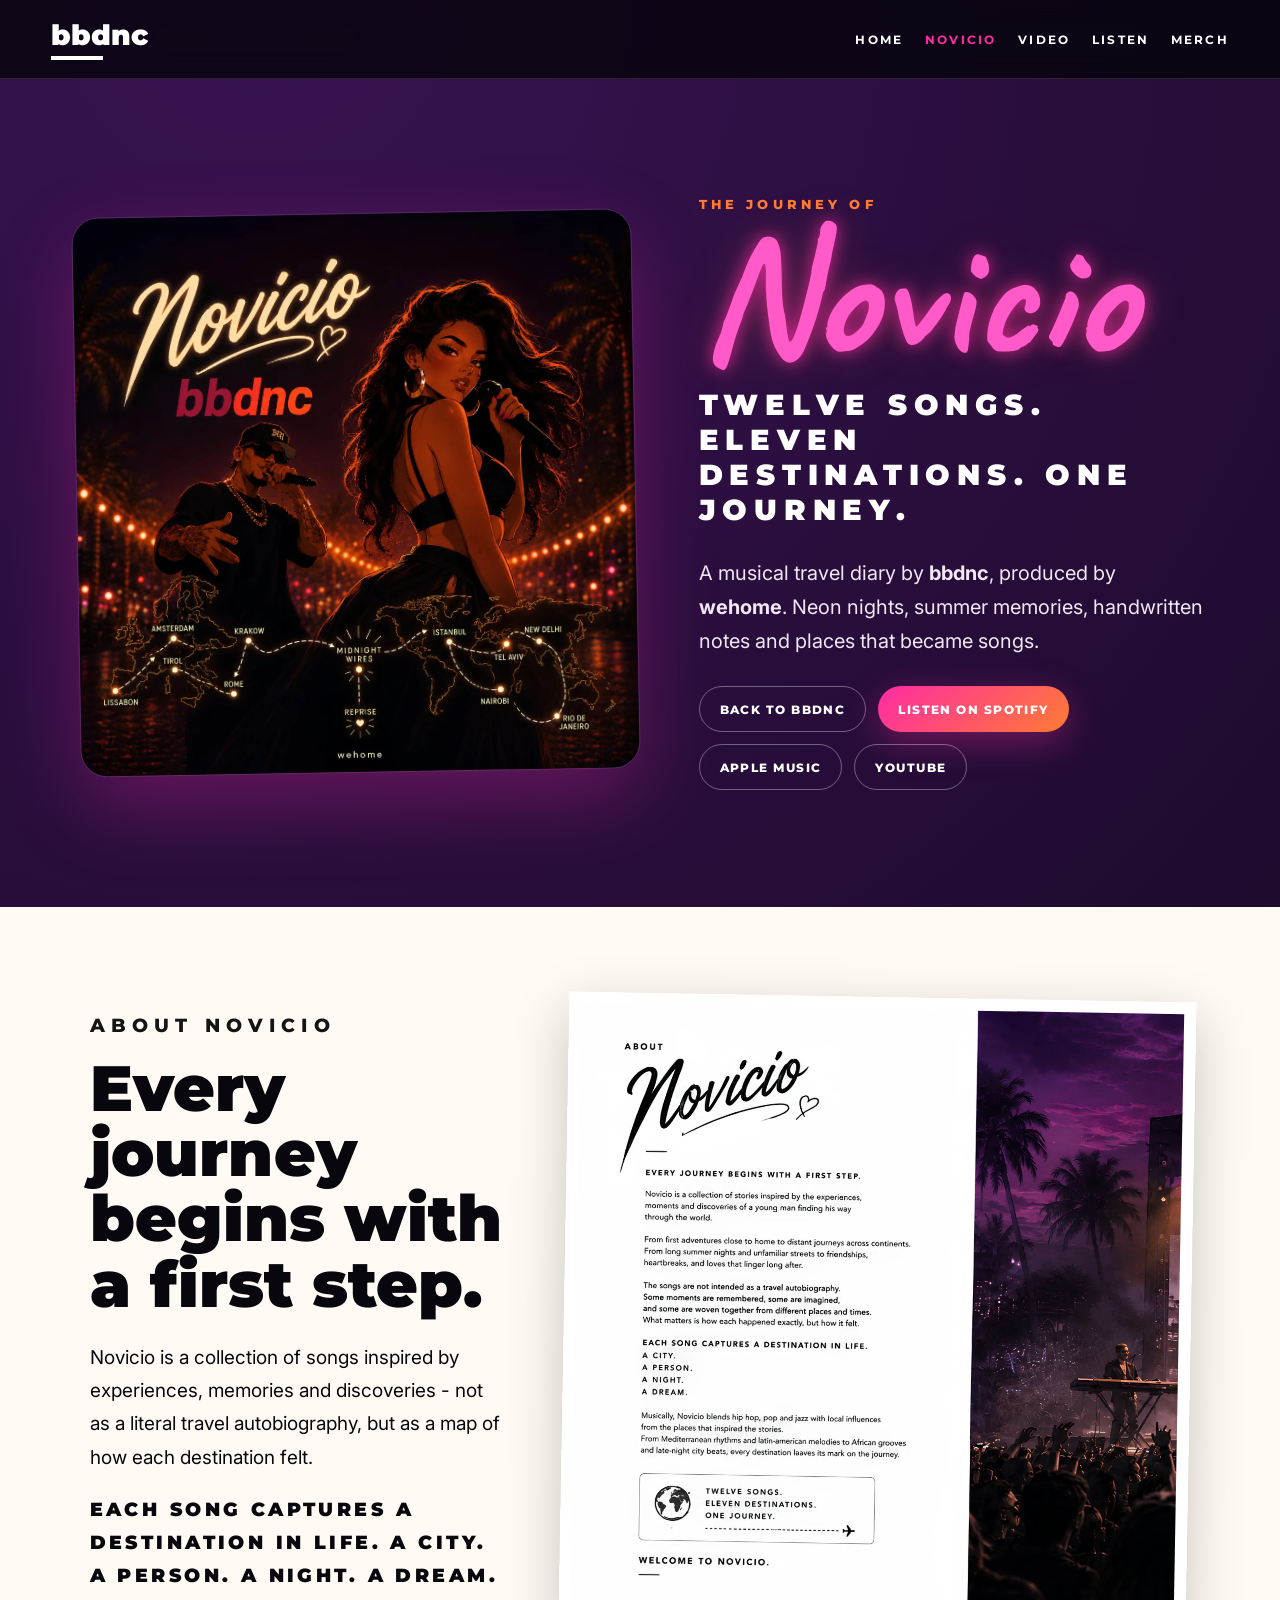
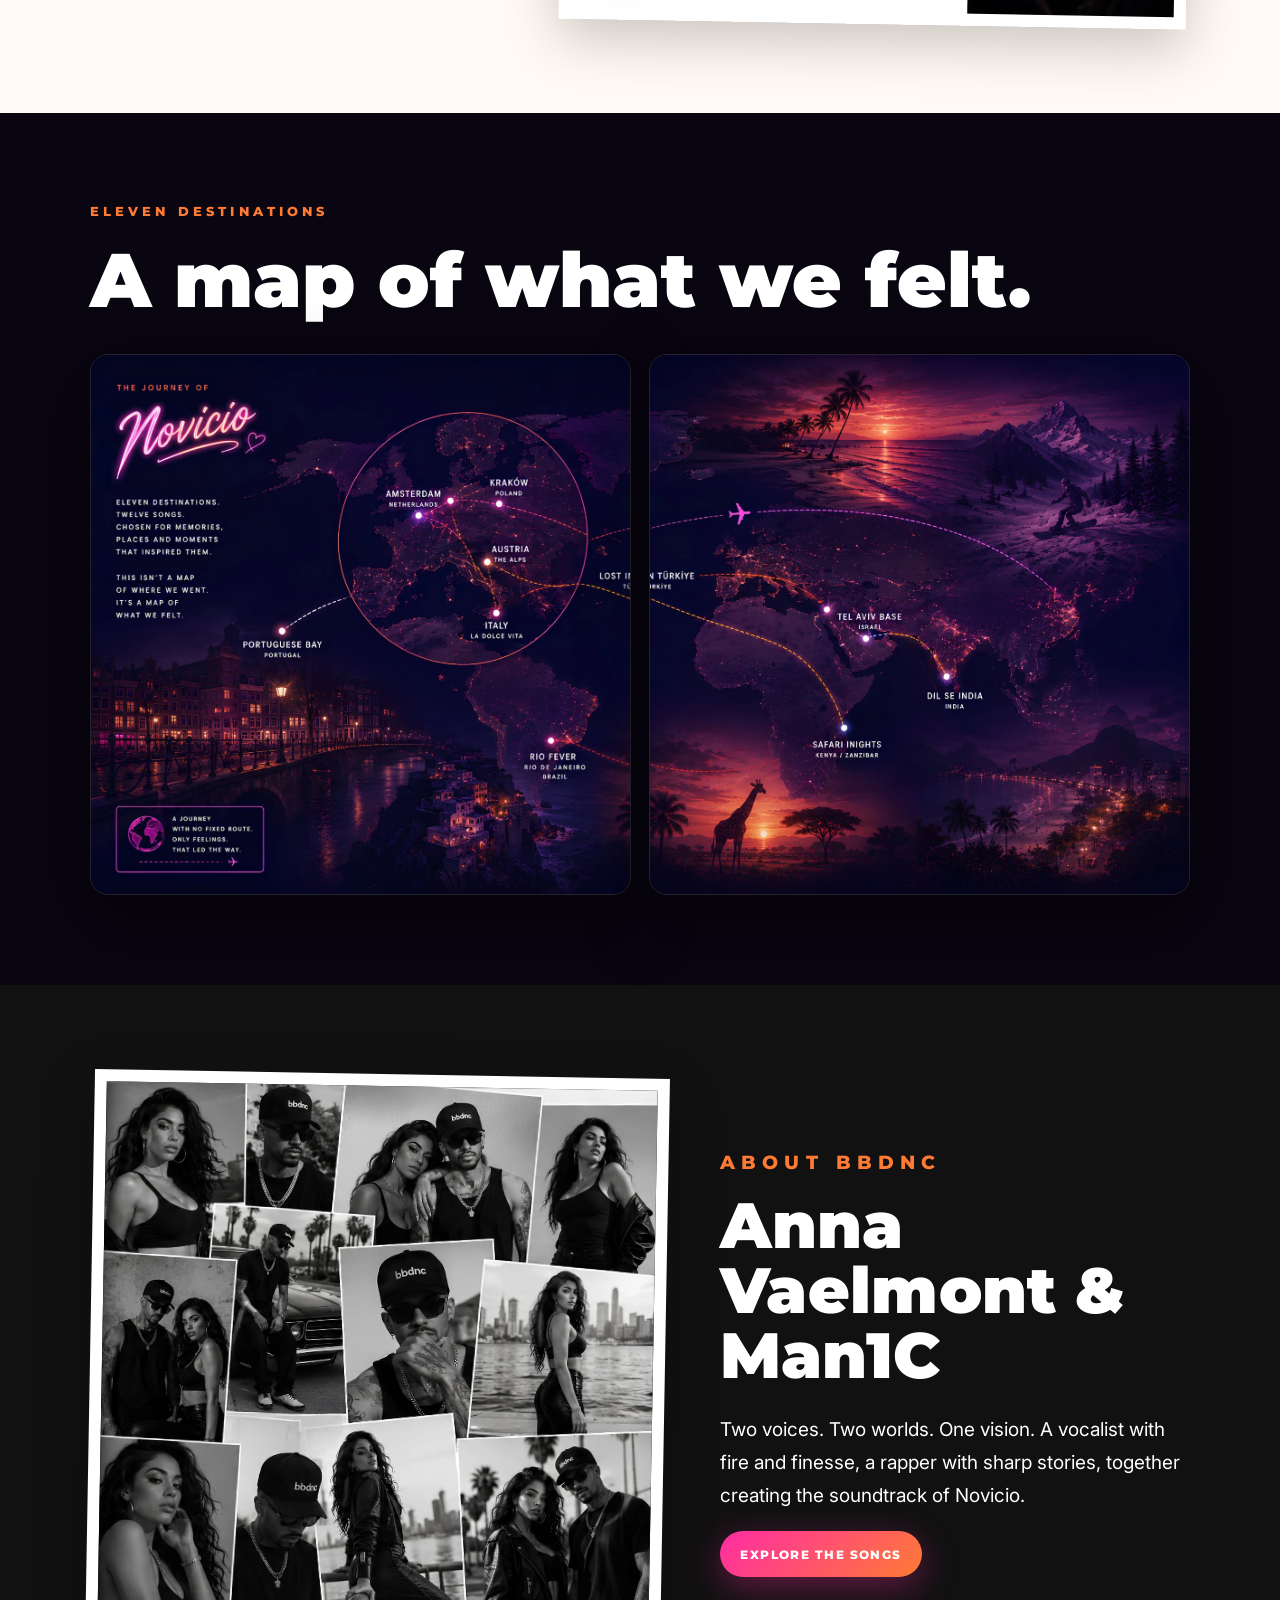
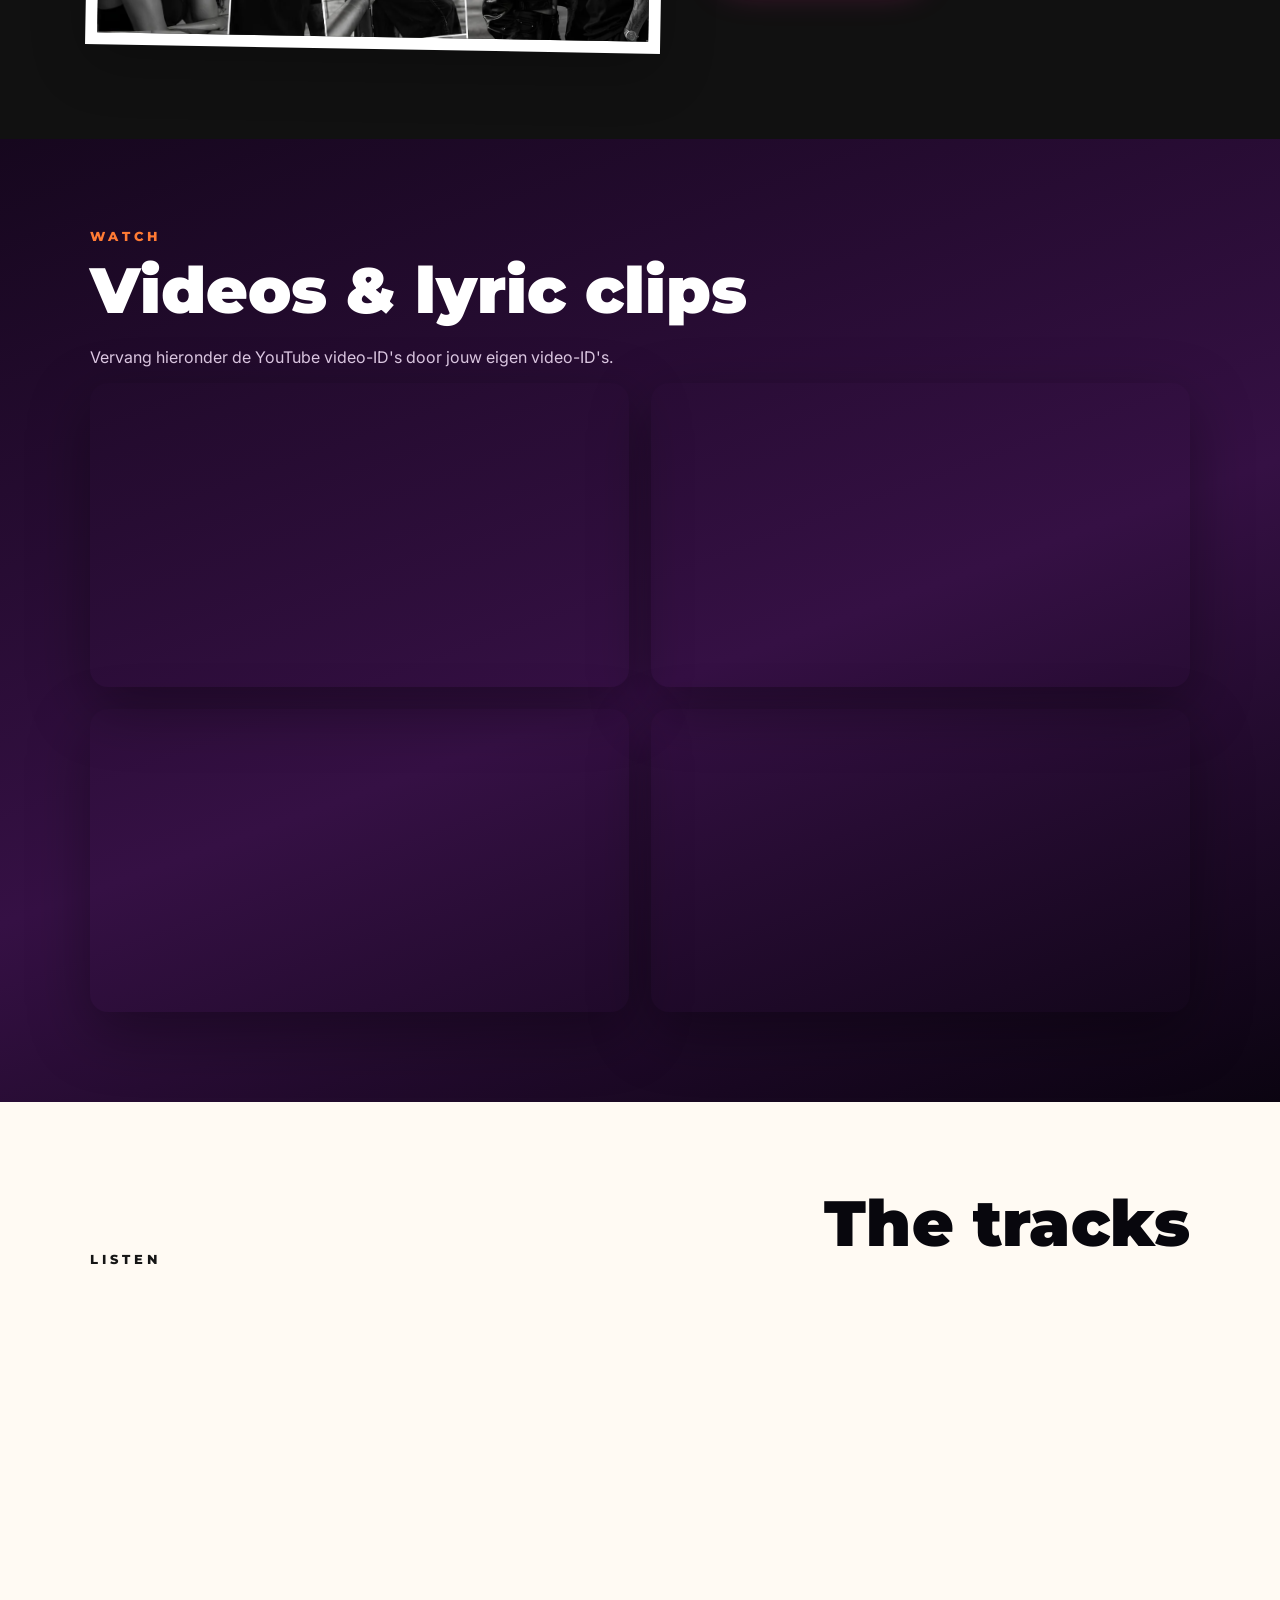
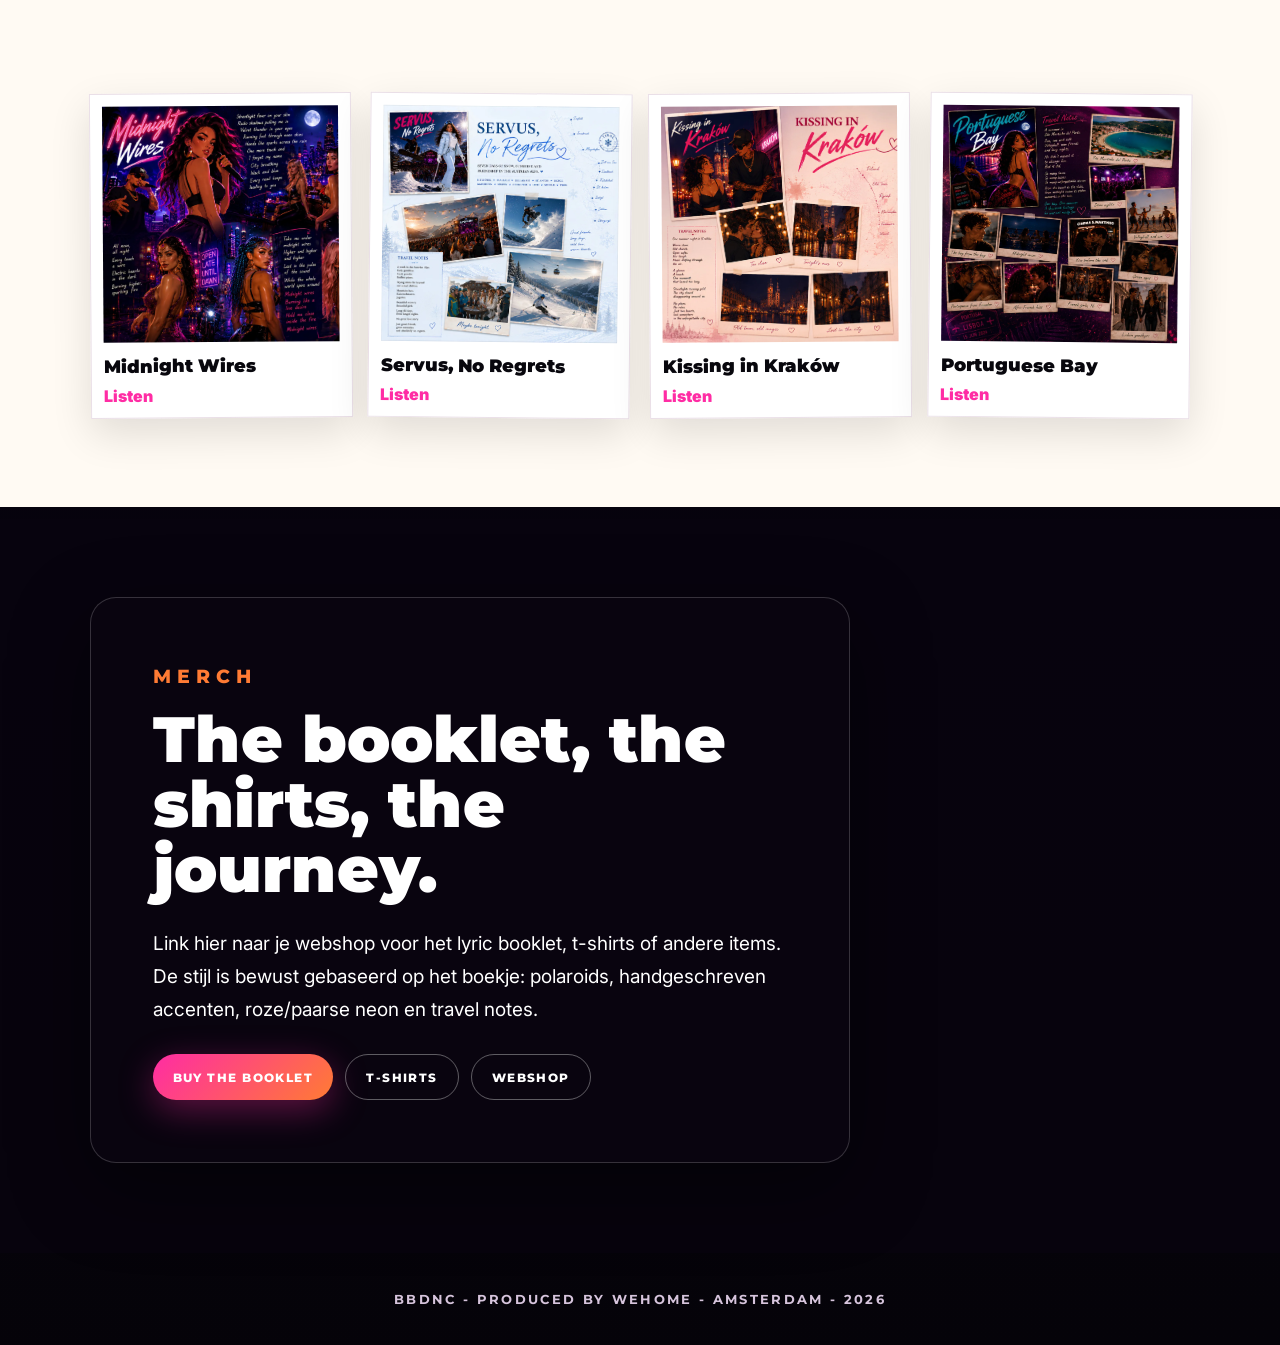
==== novicio.html @ 1b40eff9 "Add files via upload" ====
<!doctype html>
<html lang="nl">
<head>
  <meta charset="utf-8" />
  <meta name="viewport" content="width=device-width, initial-scale=1" />
  <title>bbdnc - Novicio</title>
  <meta name="description" content="Novicio by bbdnc - twelve songs, eleven destinations, one journey." />
  <link rel="preconnect" href="https://fonts.googleapis.com">
  <link rel="preconnect" href="https://fonts.gstatic.com" crossorigin>
  <link href="https://fonts.googleapis.com/css2?family=Montserrat:wght@500;700;800;900&family=Caveat:wght@500;700&family=Inter:wght@400;500;700&display=swap" rel="stylesheet">
  <link rel="stylesheet" href="styles.css" />
</head>
<body>
  <header class="site-header">
    <a class="brand" href="index.html">bbdnc<span></span></a>
    <nav>
      <a href="index.html">Home</a>
      <a href="novicio.html" class="active">Novicio</a>
      <a href="novicio.html#videos">Video</a>
      <a href="novicio.html#music">Listen</a>
      <a href="novicio.html#merch">Merch</a>
    </nav>
  </header>

  <main id="top">
    <section class="hero">
      <div class="hero-art">
        <img src="assets/cover.webp" alt="Novicio album cover" />
      </div>
      <div class="hero-copy">
        <p class="eyebrow">The journey of</p>
        <h1>Novicio</h1>
        <p class="tagline">Twelve songs. Eleven destinations. One journey.</p>
        <p class="intro">A musical travel diary by <strong>bbdnc</strong>, produced by <strong>wehome</strong>. Neon nights, summer memories, handwritten notes and places that became songs.</p>
        <div class="cta-row">
          <a class="button" href="index.html">Back to bbdnc</a>
          <a class="button primary" href="SPOTIFY_ALBUM_LINK" target="_blank" rel="noopener">Listen on Spotify</a>
          <a class="button" href="APPLE_MUSIC_LINK" target="_blank" rel="noopener">Apple Music</a>
          <a class="button" href="YOUTUBE_CHANNEL_LINK" target="_blank" rel="noopener">YouTube</a>
        </div>
      </div>
    </section>

    <section id="novicio" class="split paper">
      <div>
        <p class="eyebrow dark">About Novicio</p>
        <h2>Every journey begins with a first step.</h2>
        <p>Novicio is a collection of songs inspired by experiences, memories and discoveries - not as a literal travel autobiography, but as a map of how each destination felt.</p>
        <p class="statement">Each song captures a destination in life. A city. A person. A night. A dream.</p>
      </div>
      <img class="framed" src="assets/about_novicio.webp" alt="About Novicio booklet page" />
    </section>

    <section class="map-band">
      <div class="map-copy">
        <p class="eyebrow">Eleven destinations</p>
        <h2>A map of what we felt.</h2>
      </div>
      <div class="map-grid">
        <img src="assets/journey_map_left.webp" alt="Novicio journey map left page" />
        <img src="assets/journey_map_right.webp" alt="Novicio journey map right page" />
      </div>
    </section>

    <section class="artists paper inverse">
      <div class="photo-stack">
        <img src="assets/photo_collage.webp" alt="bbdnc photo collage" />
      </div>
      <div>
        <p class="eyebrow">About bbdnc</p>
        <h2>Anna Vaelmont &amp; Man1C</h2>
        <p>Two voices. Two worlds. One vision. A vocalist with fire and finesse, a rapper with sharp stories, together creating the soundtrack of Novicio.</p>
        <a class="button primary" href="#music">Explore the songs</a>
      </div>
    </section>

    <section id="videos" class="videos">
      <p class="eyebrow">Watch</p>
      <h2>Videos & lyric clips</h2>
      <p class="section-intro">Vervang hieronder de YouTube video-ID's door jouw eigen video-ID's.</p>
      <div class="video-grid">
        <iframe src="https://www.youtube.com/embed/YOUTUBE_VIDEO_ID_1" title="bbdnc video 1" allowfullscreen></iframe>
        <iframe src="https://www.youtube.com/embed/YOUTUBE_VIDEO_ID_2" title="bbdnc video 2" allowfullscreen></iframe>
        <iframe src="https://www.youtube.com/embed/YOUTUBE_VIDEO_ID_3" title="bbdnc video 3" allowfullscreen></iframe>
        <iframe src="https://www.youtube.com/embed/YOUTUBE_VIDEO_ID_4" title="bbdnc video 4" allowfullscreen></iframe>
      </div>
    </section>

    <section id="music" class="music paper">
      <div class="music-head">
        <p class="eyebrow dark">Listen</p>
        <h2>The tracks</h2>
      </div>
      <div class="embed-wrap">
        <iframe style="border-radius:12px" src="https://open.spotify.com/embed/album/SPOTIFY_ALBUM_ID?utm_source=generator" width="100%" height="352" frameborder="0" allowfullscreen="" allow="autoplay; clipboard-write; encrypted-media; fullscreen; picture-in-picture" loading="lazy"></iframe>
      </div>
      <div class="track-cards">
        <article><img src="assets/midnight_wires.webp" alt="Midnight Wires"><h3>Midnight Wires</h3><a href="https://open.spotify.com/track/5OyY4ZeEuTlPNRlvivM305">Listen</a></article>
        <article><img src="assets/servus.webp" alt="Servus, No Regrets"><h3>Servus, No Regrets</h3><a href="https://open.spotify.com/track/06VFDqg2fr82ryUNfJjhOX">Listen</a></article>
        <article><img src="assets/krakow.webp" alt="Kissing in Krakow"><h3>Kissing in Kraków</h3><a href="https://open.spotify.com/track/6xy3FxHejzXBGxaseyUaN0">Listen</a></article>
        <article><img src="assets/portuguese_bay.webp" alt="Portuguese Bay"><h3>Portuguese Bay</h3><a href="https://open.spotify.com/track/3dRIrSlfJuDULxuGICUiEE">Listen</a></article>
      </div>
    </section>

    <section id="merch" class="merch">
      <div class="merch-card">
        <p class="eyebrow">Merch</p>
        <h2>The booklet, the shirts, the journey.</h2>
        <p>Link hier naar je webshop voor het lyric booklet, t-shirts of andere items. De stijl is bewust gebaseerd op het boekje: polaroids, handgeschreven accenten, roze/paarse neon en travel notes.</p>
        <div class="cta-row">
          <a class="button primary" href="WEBSHOP_BOOKLET_LINK" target="_blank" rel="noopener">Buy the booklet</a>
          <a class="button" href="WEBSHOP_TSHIRT_LINK" target="_blank" rel="noopener">T-shirts</a>
          <a class="button" href="WEBSHOP_MAIN_LINK" target="_blank" rel="noopener">Webshop</a>
        </div>
      </div>
    </section>
  </main>

  <footer>
    <strong>bbdnc</strong> - produced by wehome - Amsterdam - 2026
  </footer>
</body>
</html>
---- styles.css ----
:root{--ink:#08070d;--paper:#fffaf3;--cream:#f8efe7;--purple:#180627;--violet:#7426bc;--pink:#ff2ca4;--orange:#ff7b34;--blue:#1f66b8;--muted:#766b78}*{box-sizing:border-box}html{scroll-behavior:smooth}body{margin:0;background:radial-gradient(circle at 20% 0%,#391252 0,#0a0613 38%,#050309 100%);color:#fff;font-family:Inter,system-ui,sans-serif}img{max-width:100%;display:block}.site-header{position:sticky;top:0;z-index:10;display:flex;justify-content:space-between;align-items:center;padding:18px clamp(18px,4vw,56px);background:rgba(5,3,9,.78);backdrop-filter:blur(14px);border-bottom:1px solid rgba(255,255,255,.12)}.brand{font-family:Montserrat,sans-serif;font-weight:900;font-size:28px;color:#fff;text-decoration:none}.brand span{display:block;width:52px;height:4px;background:#fff;margin-top:4px}.site-header nav{display:flex;gap:22px;flex-wrap:wrap}.site-header nav a{color:#fff;text-decoration:none;text-transform:uppercase;font:700 12px Montserrat;letter-spacing:.18em}.hero{min-height:92vh;display:grid;grid-template-columns:1.05fr .95fr;gap:clamp(28px,5vw,72px);align-items:center;padding:clamp(30px,6vw,86px)}.hero-art img{border-radius:26px;box-shadow:0 30px 80px rgba(255,44,164,.28),0 0 0 1px rgba(255,255,255,.1);transform:rotate(-1deg)}.eyebrow{text-transform:uppercase;letter-spacing:.32em;color:var(--orange);font:800 13px Montserrat;margin:0 0 14px}.eyebrow.dark{color:#151515}.hero h1{font-family:Caveat,cursive;font-size:clamp(92px,14vw,190px);line-height:.7;margin:20px 0 28px;color:#ff5ac8;text-shadow:0 0 18px rgba(255,44,164,.8),0 0 45px rgba(255,123,52,.25)}.tagline{font:900 clamp(18px,2.3vw,32px) Montserrat;letter-spacing:.23em;text-transform:uppercase}.intro{font-size:20px;line-height:1.7;max-width:680px;color:#f3e7f6}.button{display:inline-flex;align-items:center;justify-content:center;min-height:46px;padding:13px 20px;border-radius:999px;border:1px solid rgba(255,255,255,.35);color:#fff;text-decoration:none;font:800 12px Montserrat;letter-spacing:.12em;text-transform:uppercase}.button.primary{background:linear-gradient(135deg,var(--pink),var(--orange));border:0;box-shadow:0 10px 35px rgba(255,44,164,.35)}.cta-row{display:flex;gap:12px;flex-wrap:wrap;margin-top:28px}.paper{background:var(--paper);color:var(--ink);margin:0;padding:clamp(42px,7vw,96px);position:relative}.split{display:grid;grid-template-columns:.8fr 1.2fr;gap:56px;align-items:center}.split h2,.artists h2,.videos h2,.music h2,.merch h2{font:900 clamp(34px,5vw,70px) Montserrat;line-height:1.02;margin:0 0 24px}.split p,.artists p,.merch p{font-size:19px;line-height:1.75}.statement{font:900 19px Montserrat;letter-spacing:.18em;text-transform:uppercase}.framed,.photo-stack img{border:12px solid #fff;box-shadow:0 18px 55px rgba(0,0,0,.22);transform:rotate(1deg)}.map-band{padding:clamp(44px,7vw,95px);background:#090511}.map-copy{max-width:980px;margin-bottom:28px}.map-band h2{font:900 clamp(32px,6vw,76px) Montserrat;margin:0}.map-grid{display:grid;grid-template-columns:1fr 1fr;gap:18px}.map-grid img{border-radius:18px;border:1px solid rgba(255,255,255,.12);box-shadow:0 24px 70px rgba(0,0,0,.45)}.inverse{background:#111;color:#fff;display:grid;grid-template-columns:1.1fr .9fr;gap:56px;align-items:center}.videos{padding:clamp(44px,7vw,95px);background:linear-gradient(160deg,#16071e,#351044 55%,#0b0411)}.section-intro{color:#dfcae5}.video-grid{display:grid;grid-template-columns:repeat(2,minmax(0,1fr));gap:22px}.video-grid iframe{width:100%;aspect-ratio:16/9;border:0;border-radius:18px;box-shadow:0 20px 60px rgba(0,0,0,.35)}.music-head{display:flex;justify-content:space-between;gap:24px;align-items:end}.embed-wrap{margin:20px 0 36px}.track-cards{display:grid;grid-template-columns:repeat(4,1fr);gap:18px}.track-cards article{background:#fff;border:1px solid #eadfe7;padding:12px;box-shadow:0 15px 40px rgba(0,0,0,.12);transform:rotate(-.4deg)}.track-cards article:nth-child(even){transform:rotate(.6deg)}.track-cards h3{font:900 18px Montserrat;margin:13px 0 8px}.track-cards a{color:var(--pink);font-weight:900;text-decoration:none}.merch{padding:clamp(44px,7vw,100px);background:url('assets/stage.webp') center/cover fixed;position:relative}.merch:before{content:"";position:absolute;inset:0;background:rgba(8,3,15,.68)}.merch-card{position:relative;max-width:760px;background:rgba(10,5,16,.82);border:1px solid rgba(255,255,255,.18);border-radius:26px;padding:clamp(28px,5vw,62px);box-shadow:0 25px 80px rgba(0,0,0,.45)}footer{text-align:center;padding:38px;color:#d6c4dc;font:700 13px Montserrat;letter-spacing:.18em;text-transform:uppercase}@media(max-width:900px){.hero,.split,.inverse,.map-grid{grid-template-columns:1fr}.track-cards,.video-grid{grid-template-columns:1fr 1fr}.site-header{align-items:flex-start;gap:12px;flex-direction:column}.hero{padding-top:34px}.hero h1{font-size:96px}}@media(max-width:580px){.track-cards,.video-grid{grid-template-columns:1fr}.site-header nav{gap:12px}.paper,.videos,.map-band,.merch,.hero{padding-left:20px;padding-right:20px}.tagline{letter-spacing:.12em}.button{width:100%}}
.site-header nav a.active{color:var(--pink)}.home-hero{min-height:86vh;display:grid;grid-template-columns:.9fr 1.1fr;gap:clamp(28px,5vw,70px);align-items:center;padding:clamp(34px,6vw,86px);background:radial-gradient(circle at 68% 18%,rgba(255,44,164,.22),transparent 36%),linear-gradient(140deg,#06030a,#180627 55%,#050309)}.bbdnc-title{font:900 clamp(78px,15vw,210px) Montserrat;letter-spacing:-.08em;line-height:.78;margin:12px 0 26px;background:linear-gradient(90deg,#fff,#ff2ca4 55%,#ff7b34);-webkit-background-clip:text;background-clip:text;color:transparent;text-transform:lowercase}.home-collage img{border:14px solid rgba(255,255,255,.9);box-shadow:0 28px 80px rgba(0,0,0,.5),0 0 70px rgba(255,44,164,.22);transform:rotate(1deg)}.bbdnc-about{display:grid;grid-template-columns:.78fr 1.22fr;gap:56px;align-items:center}.album-teaser{display:grid;grid-template-columns:.45fr .55fr;gap:clamp(28px,5vw,70px);align-items:center;padding:clamp(44px,7vw,100px);background:#090511}.album-teaser h2{font-family:Caveat,cursive;font-size:clamp(82px,13vw,170px);line-height:.72;color:#ff5ac8;text-shadow:0 0 18px rgba(255,44,164,.8);margin:0 0 30px}.album-cover-small img{border-radius:24px;box-shadow:0 30px 80px rgba(255,44,164,.28);transform:rotate(-1deg)}.dark-button{color:#111;border-color:#111}.compact-videos{padding-top:70px;padding-bottom:70px}@media(max-width:900px){.home-hero,.bbdnc-about,.album-teaser{grid-template-columns:1fr}.bbdnc-title{font-size:90px}}
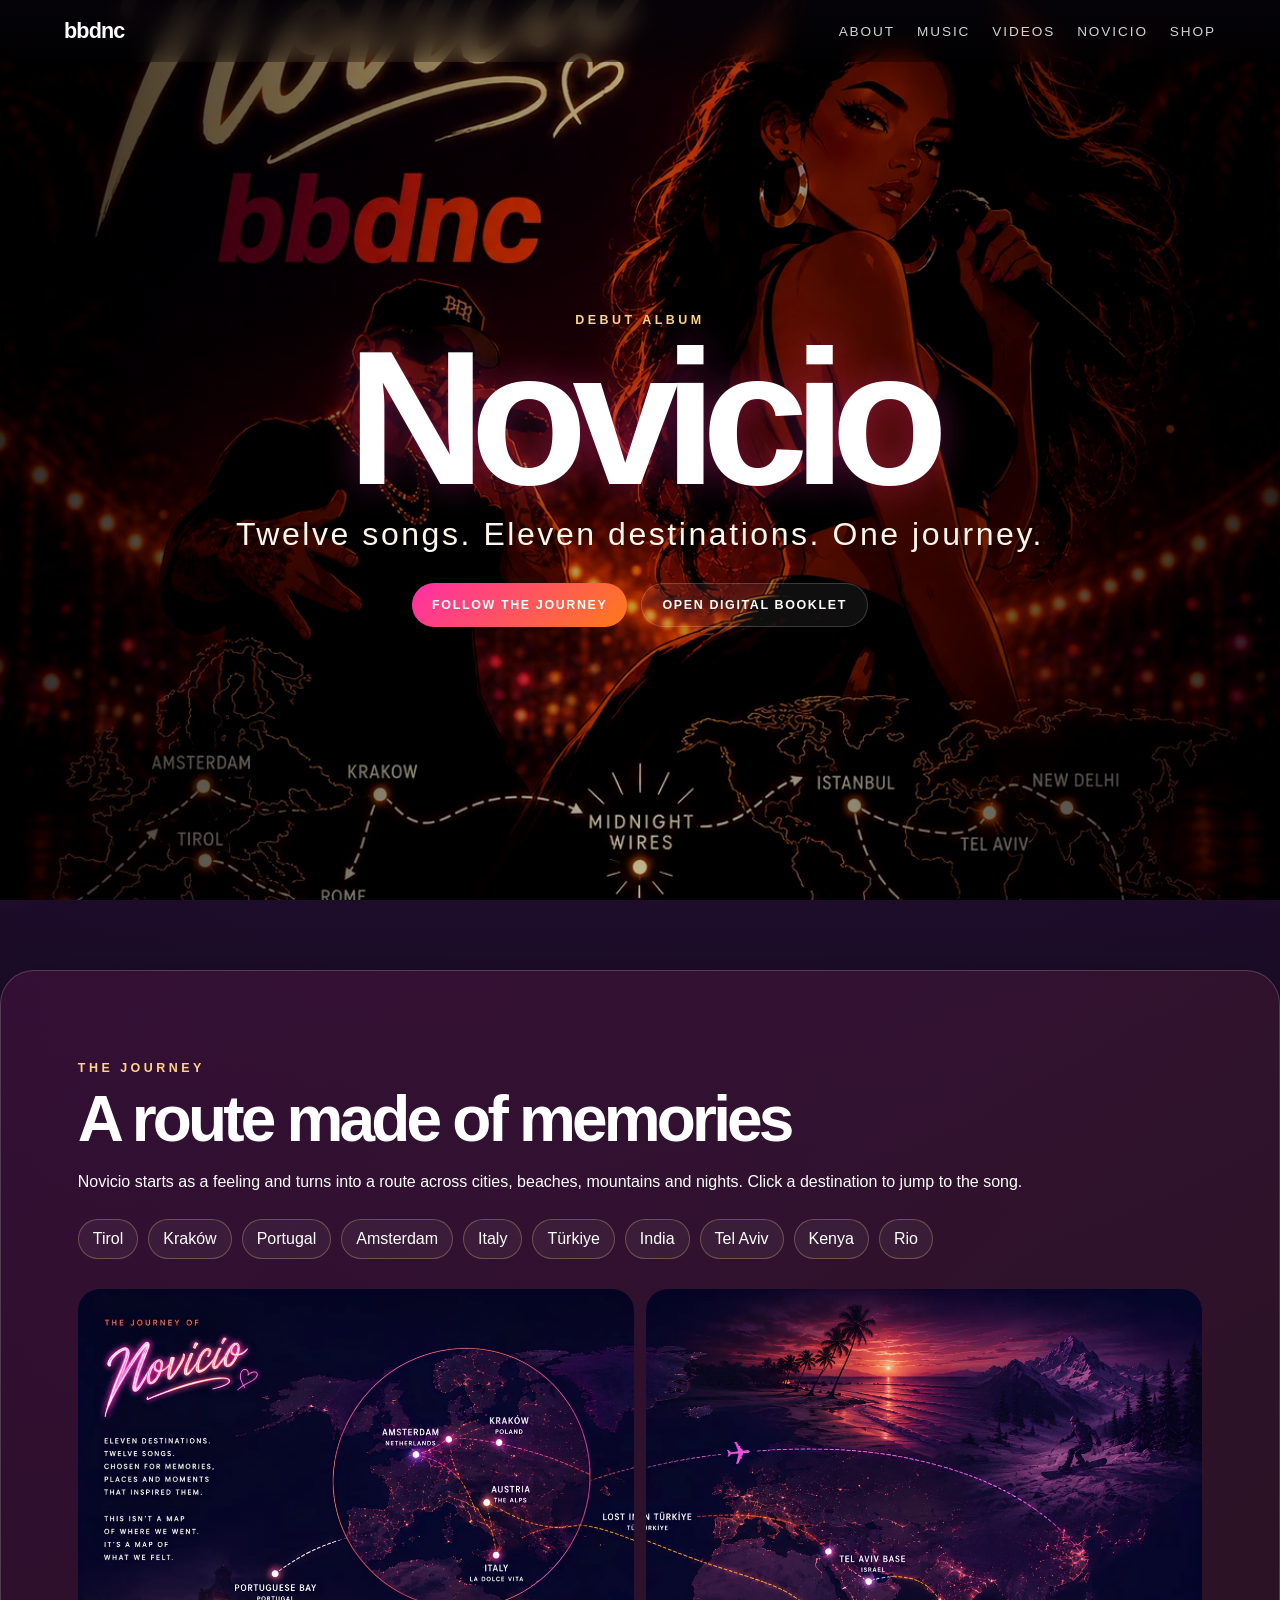
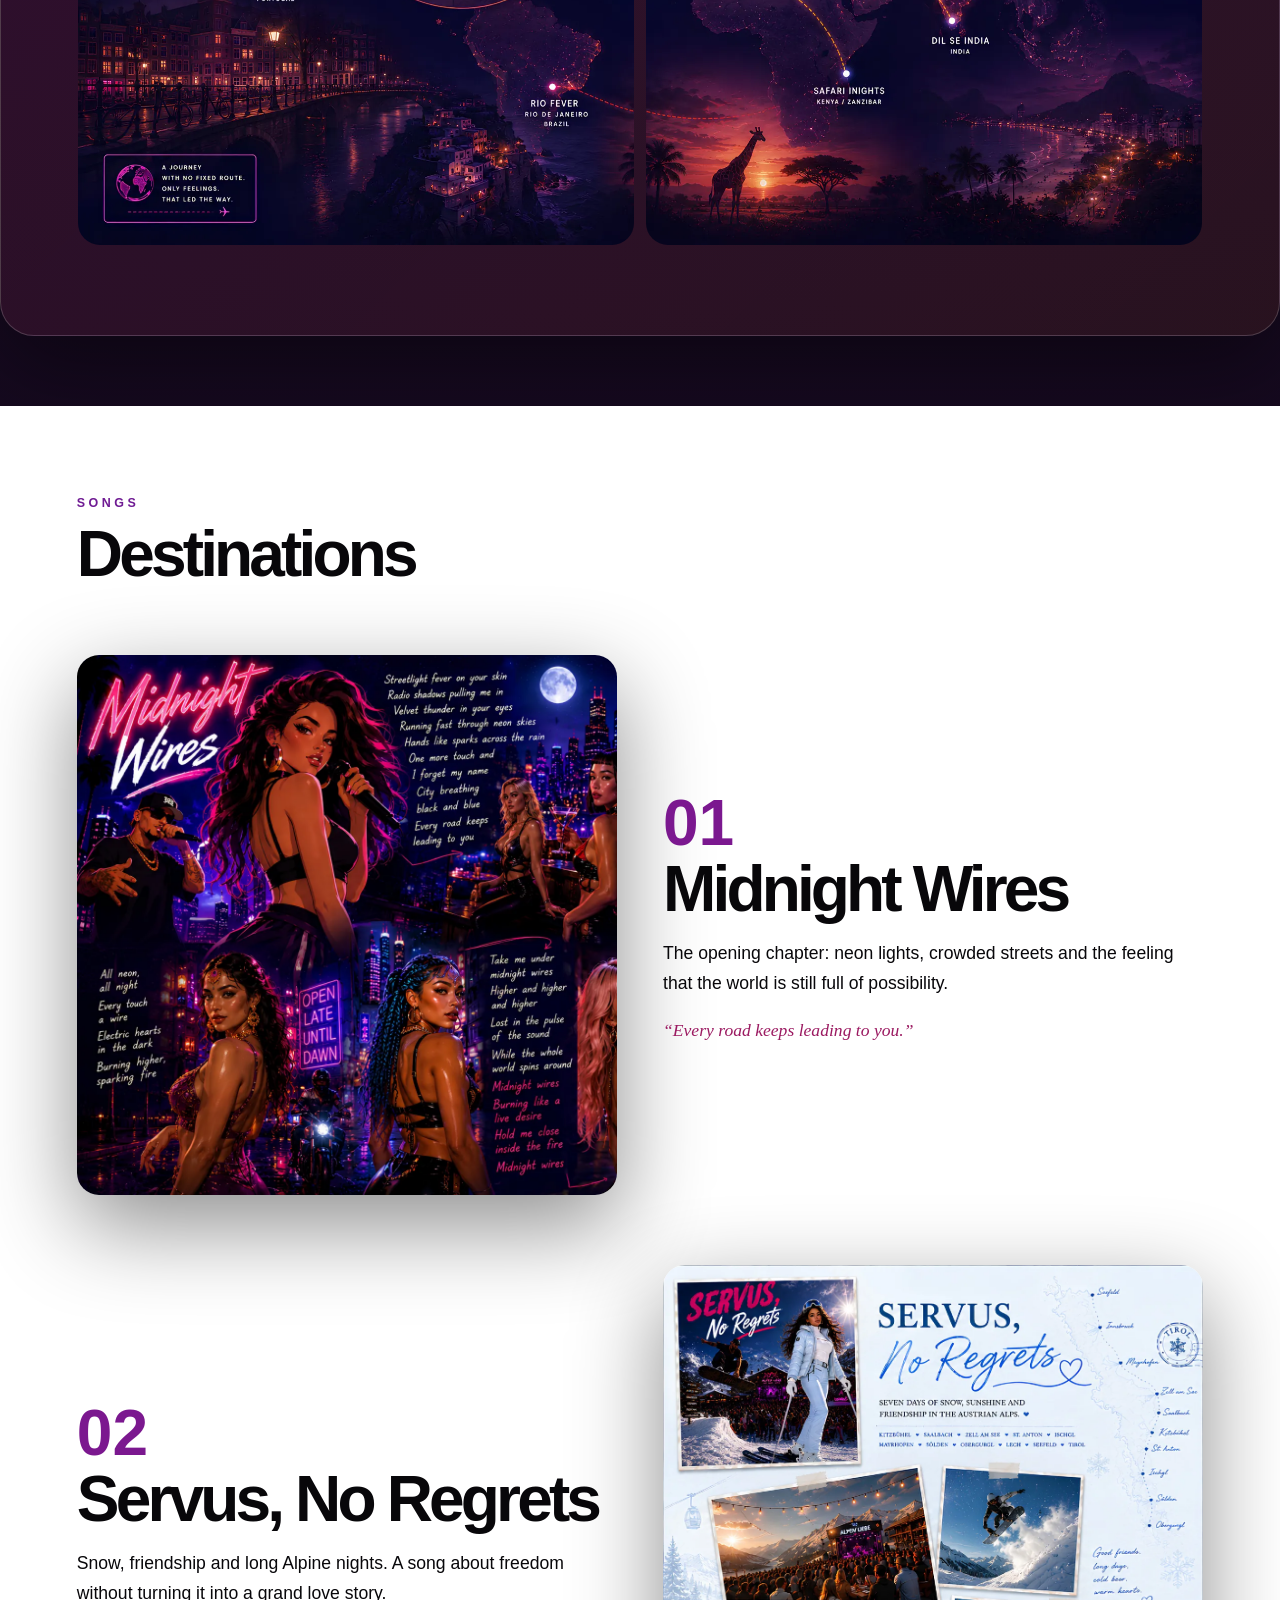
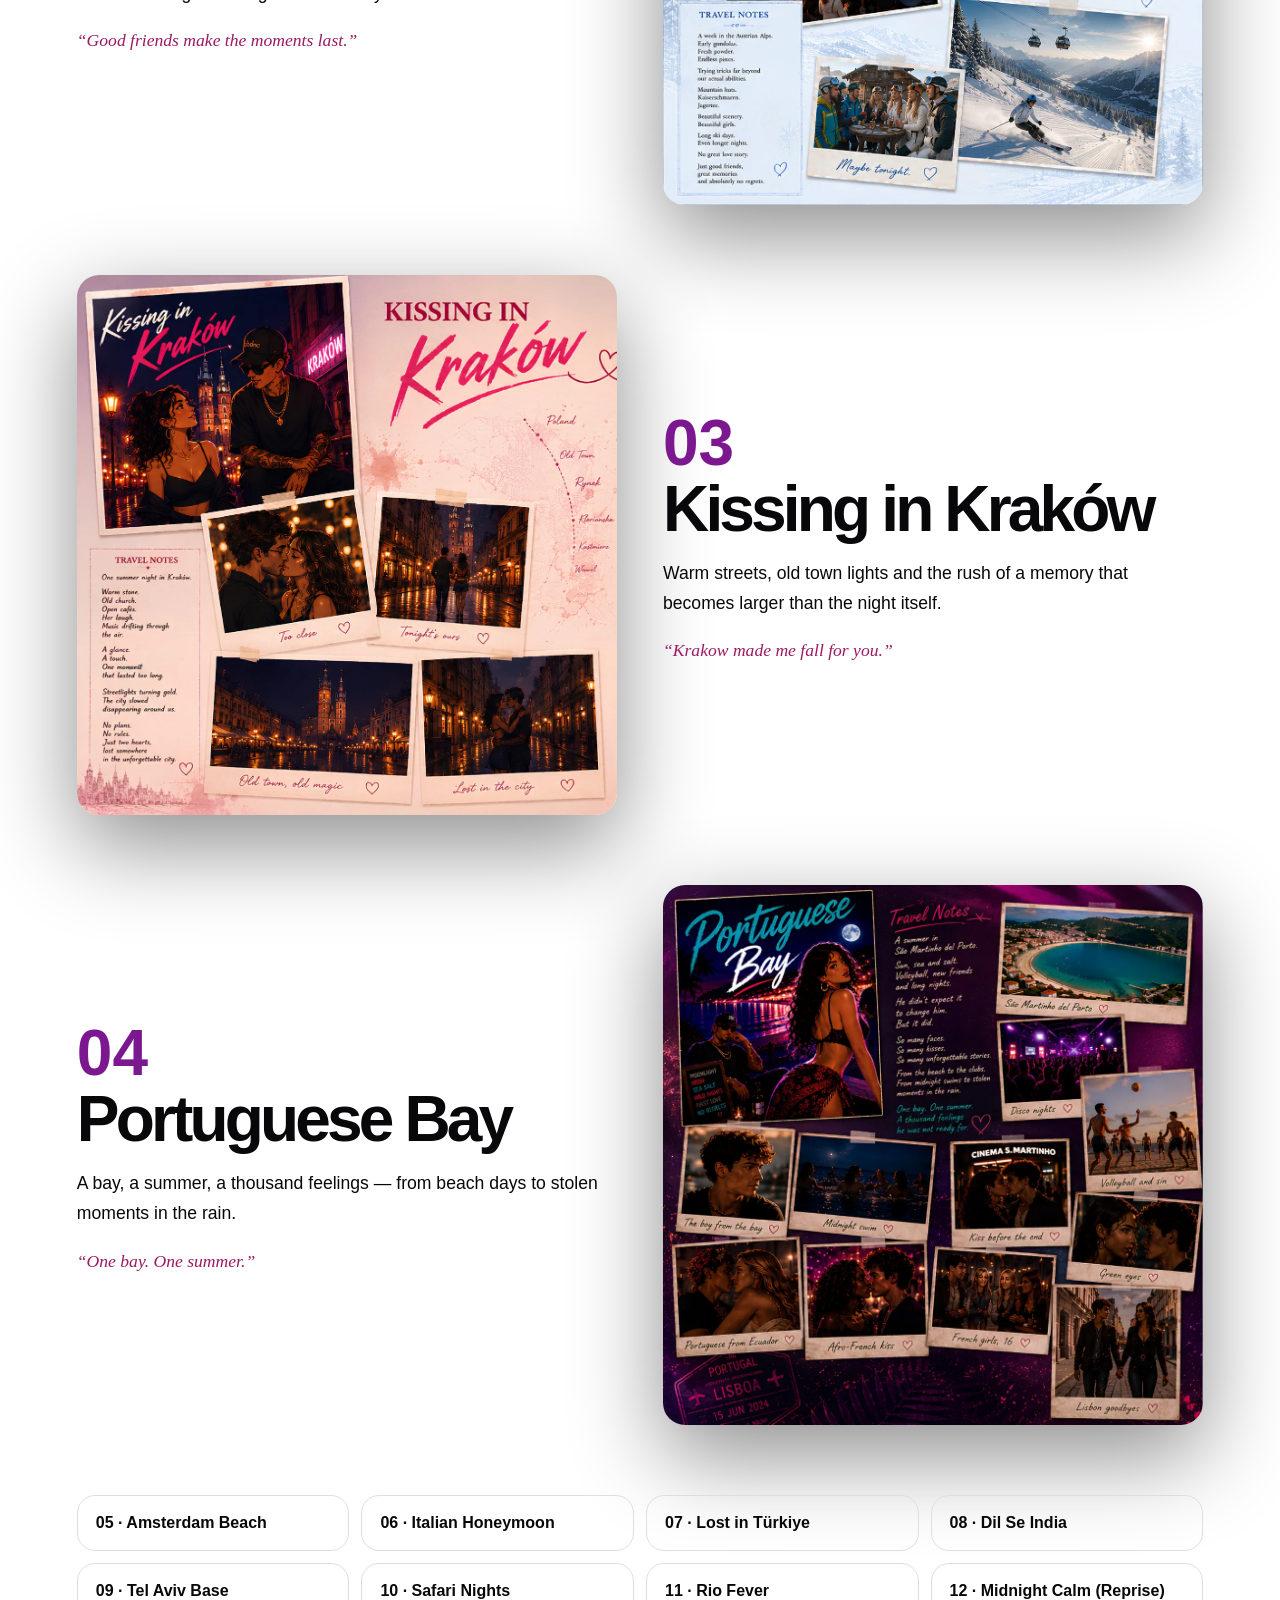
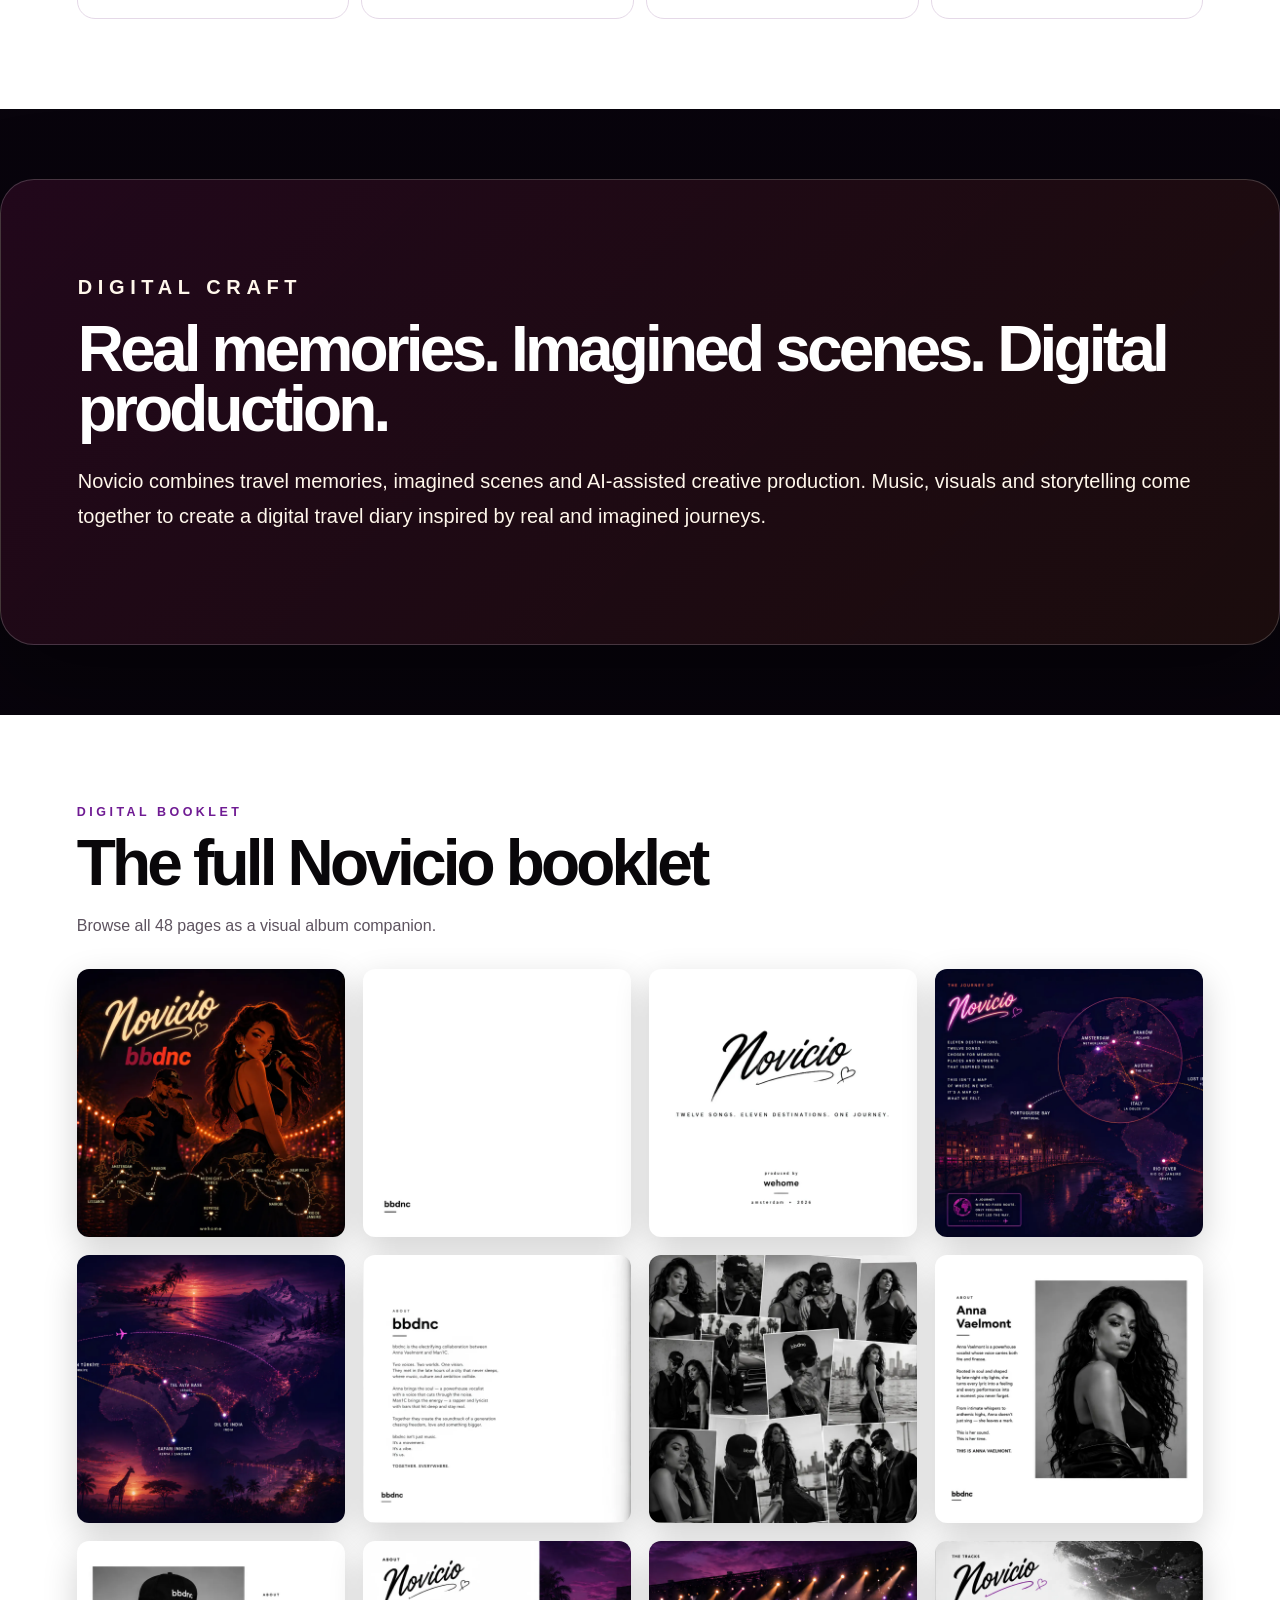
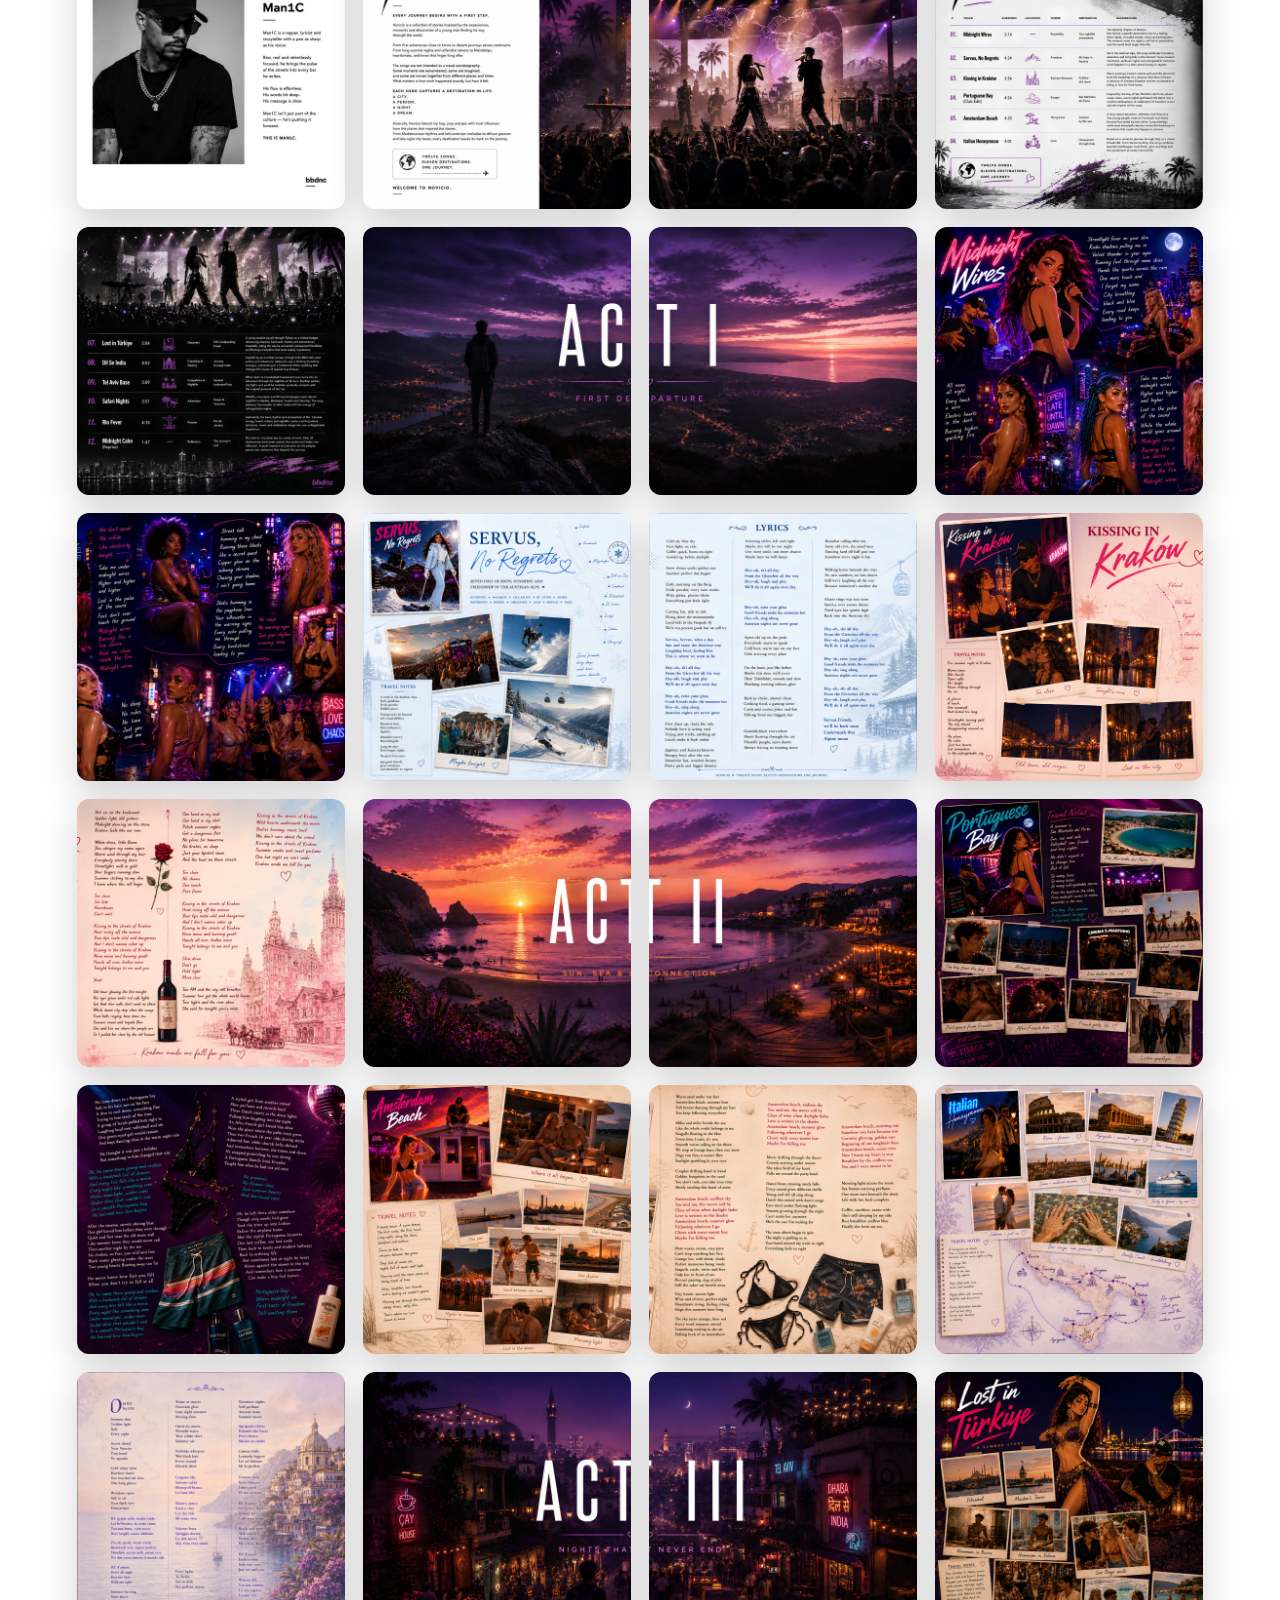
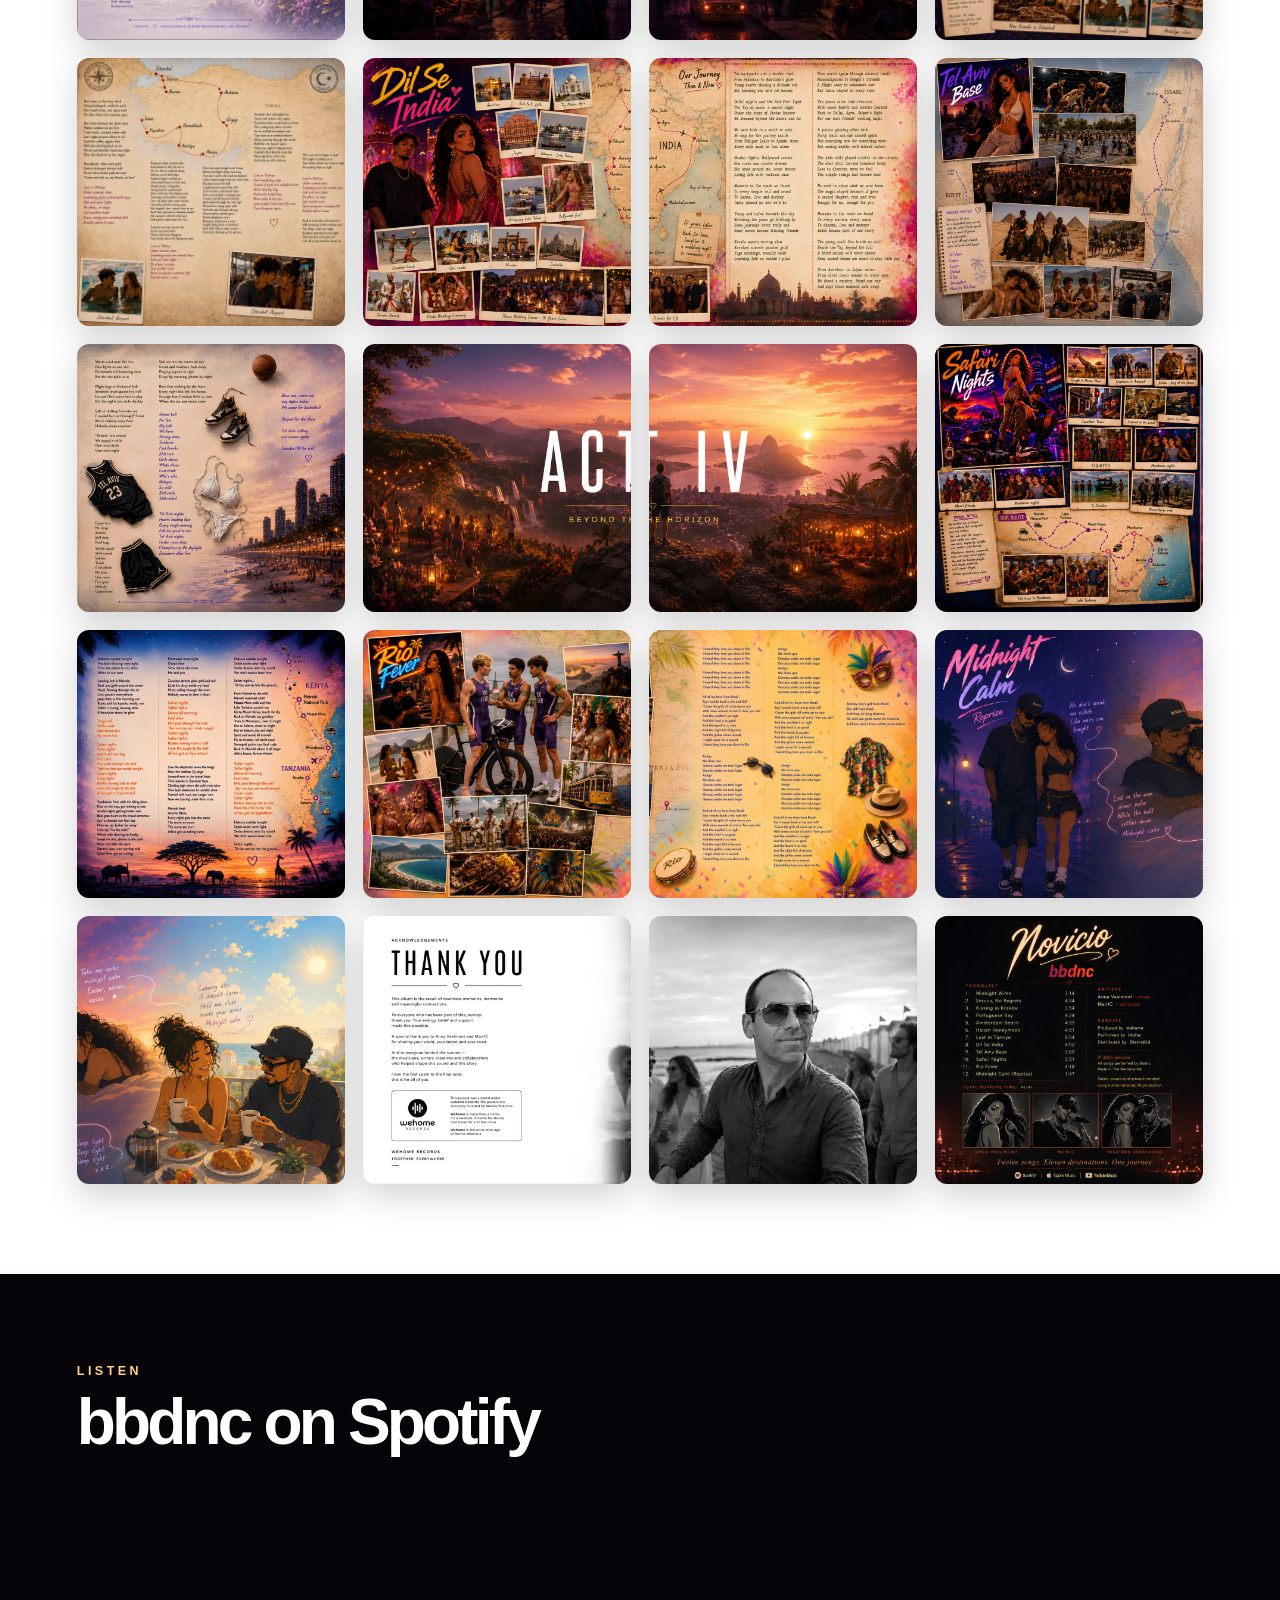
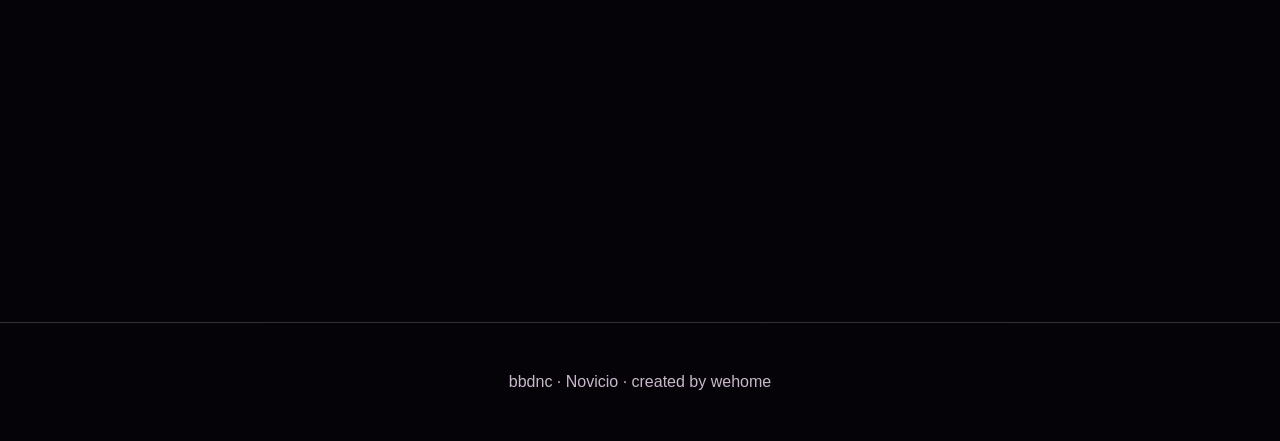
==== commit 55d1c6d7: "Upgrade website to v5 Digital Journey" ====
--- a/novicio.html
+++ b/novicio.html
@@ -1,123 +1,86 @@
 <!doctype html>
-<html lang="nl">
-<head>
-  <meta charset="utf-8" />
-  <meta name="viewport" content="width=device-width, initial-scale=1" />
-  <title>bbdnc - Novicio</title>
-  <meta name="description" content="Novicio by bbdnc - twelve songs, eleven destinations, one journey." />
-  <link rel="preconnect" href="https://fonts.googleapis.com">
-  <link rel="preconnect" href="https://fonts.gstatic.com" crossorigin>
-  <link href="https://fonts.googleapis.com/css2?family=Montserrat:wght@500;700;800;900&family=Caveat:wght@500;700&family=Inter:wght@400;500;700&display=swap" rel="stylesheet">
-  <link rel="stylesheet" href="styles.css" />
-</head>
-<body>
-  <header class="site-header">
-    <a class="brand" href="index.html">bbdnc<span></span></a>
-    <nav>
-      <a href="index.html">Home</a>
-      <a href="novicio.html" class="active">Novicio</a>
-      <a href="novicio.html#videos">Video</a>
-      <a href="novicio.html#music">Listen</a>
-      <a href="novicio.html#merch">Merch</a>
-    </nav>
-  </header>
-
-  <main id="top">
-    <section class="hero">
-      <div class="hero-art">
-        <img src="assets/cover.webp" alt="Novicio album cover" />
-      </div>
-      <div class="hero-copy">
-        <p class="eyebrow">The journey of</p>
-        <h1>Novicio</h1>
-        <p class="tagline">Twelve songs. Eleven destinations. One journey.</p>
-        <p class="intro">A musical travel diary by <strong>bbdnc</strong>, produced by <strong>wehome</strong>. Neon nights, summer memories, handwritten notes and places that became songs.</p>
-        <div class="cta-row">
-          <a class="button" href="index.html">Back to bbdnc</a>
-          <a class="button primary" href="SPOTIFY_ALBUM_LINK" target="_blank" rel="noopener">Listen on Spotify</a>
-          <a class="button" href="APPLE_MUSIC_LINK" target="_blank" rel="noopener">Apple Music</a>
-          <a class="button" href="YOUTUBE_CHANNEL_LINK" target="_blank" rel="noopener">YouTube</a>
-        </div>
-      </div>
-    </section>
-
-    <section id="novicio" class="split paper">
-      <div>
-        <p class="eyebrow dark">About Novicio</p>
-        <h2>Every journey begins with a first step.</h2>
-        <p>Novicio is a collection of songs inspired by experiences, memories and discoveries - not as a literal travel autobiography, but as a map of how each destination felt.</p>
-        <p class="statement">Each song captures a destination in life. A city. A person. A night. A dream.</p>
-      </div>
-      <img class="framed" src="assets/about_novicio.webp" alt="About Novicio booklet page" />
-    </section>
-
-    <section class="map-band">
-      <div class="map-copy">
-        <p class="eyebrow">Eleven destinations</p>
-        <h2>A map of what we felt.</h2>
-      </div>
-      <div class="map-grid">
-        <img src="assets/journey_map_left.webp" alt="Novicio journey map left page" />
-        <img src="assets/journey_map_right.webp" alt="Novicio journey map right page" />
-      </div>
-    </section>
-
-    <section class="artists paper inverse">
-      <div class="photo-stack">
-        <img src="assets/photo_collage.webp" alt="bbdnc photo collage" />
-      </div>
-      <div>
-        <p class="eyebrow">About bbdnc</p>
-        <h2>Anna Vaelmont &amp; Man1C</h2>
-        <p>Two voices. Two worlds. One vision. A vocalist with fire and finesse, a rapper with sharp stories, together creating the soundtrack of Novicio.</p>
-        <a class="button primary" href="#music">Explore the songs</a>
-      </div>
-    </section>
-
-    <section id="videos" class="videos">
-      <p class="eyebrow">Watch</p>
-      <h2>Videos & lyric clips</h2>
-      <p class="section-intro">Vervang hieronder de YouTube video-ID's door jouw eigen video-ID's.</p>
-      <div class="video-grid">
-        <iframe src="https://www.youtube.com/embed/YOUTUBE_VIDEO_ID_1" title="bbdnc video 1" allowfullscreen></iframe>
-        <iframe src="https://www.youtube.com/embed/YOUTUBE_VIDEO_ID_2" title="bbdnc video 2" allowfullscreen></iframe>
-        <iframe src="https://www.youtube.com/embed/YOUTUBE_VIDEO_ID_3" title="bbdnc video 3" allowfullscreen></iframe>
-        <iframe src="https://www.youtube.com/embed/YOUTUBE_VIDEO_ID_4" title="bbdnc video 4" allowfullscreen></iframe>
-      </div>
-    </section>
-
-    <section id="music" class="music paper">
-      <div class="music-head">
-        <p class="eyebrow dark">Listen</p>
-        <h2>The tracks</h2>
-      </div>
-      <div class="embed-wrap">
-        <iframe style="border-radius:12px" src="https://open.spotify.com/embed/album/SPOTIFY_ALBUM_ID?utm_source=generator" width="100%" height="352" frameborder="0" allowfullscreen="" allow="autoplay; clipboard-write; encrypted-media; fullscreen; picture-in-picture" loading="lazy"></iframe>
-      </div>
-      <div class="track-cards">
-        <article><img src="assets/midnight_wires.webp" alt="Midnight Wires"><h3>Midnight Wires</h3><a href="https://open.spotify.com/track/5OyY4ZeEuTlPNRlvivM305">Listen</a></article>
-        <article><img src="assets/servus.webp" alt="Servus, No Regrets"><h3>Servus, No Regrets</h3><a href="https://open.spotify.com/track/06VFDqg2fr82ryUNfJjhOX">Listen</a></article>
-        <article><img src="assets/krakow.webp" alt="Kissing in Krakow"><h3>Kissing in Kraków</h3><a href="https://open.spotify.com/track/6xy3FxHejzXBGxaseyUaN0">Listen</a></article>
-        <article><img src="assets/portuguese_bay.webp" alt="Portuguese Bay"><h3>Portuguese Bay</h3><a href="https://open.spotify.com/track/3dRIrSlfJuDULxuGICUiEE">Listen</a></article>
-      </div>
-    </section>
-
-    <section id="merch" class="merch">
-      <div class="merch-card">
-        <p class="eyebrow">Merch</p>
-        <h2>The booklet, the shirts, the journey.</h2>
-        <p>Link hier naar je webshop voor het lyric booklet, t-shirts of andere items. De stijl is bewust gebaseerd op het boekje: polaroids, handgeschreven accenten, roze/paarse neon en travel notes.</p>
-        <div class="cta-row">
-          <a class="button primary" href="WEBSHOP_BOOKLET_LINK" target="_blank" rel="noopener">Buy the booklet</a>
-          <a class="button" href="WEBSHOP_TSHIRT_LINK" target="_blank" rel="noopener">T-shirts</a>
-          <a class="button" href="WEBSHOP_MAIN_LINK" target="_blank" rel="noopener">Webshop</a>
-        </div>
-      </div>
-    </section>
-  </main>
-
-  <footer>
-    <strong>bbdnc</strong> - produced by wehome - Amsterdam - 2026
-  </footer>
-</body>
-</html>
+<html lang="en"><head><meta charset="utf-8"><meta name="viewport" content="width=device-width,initial-scale=1"><title>Novicio — bbdnc</title><meta name="description" content="Novicio, the debut album by bbdnc: twelve songs, eleven destinations, one journey."><link rel="stylesheet" href="styles.css"></head><body><header class="site-header">
+  <a class="brand" href="index.html">bbdnc</a>
+  <nav>
+    <a href="index.html#about">About</a>
+    <a href="index.html#music">Music</a>
+    <a href="index.html#videos">Videos</a>
+    <a href="novicio.html">Novicio</a>
+    <a href="index.html#shop">Shop</a>
+  </nav>
+</header><main>
+<section class="hero novicio-hero">
+  <div class="hero-bg" style="background-image:url('assets/novicio-cover.webp')"></div>
+  <div class="hero-content">
+    <p class="eyebrow">debut album</p><h1>Novicio</h1><p class="tagline">Twelve songs. Eleven destinations. One journey.</p>
+    <div class="button-row"><a class="button primary" href="#journey">Follow the journey</a><a class="button" href="#booklet">Open digital booklet</a></div>
+  </div>
+</section>
+<section id="journey" class="section route dark-panel">
+ <p class="eyebrow">the journey</p><h2>A route made of memories</h2><p>Novicio starts as a feeling and turns into a route across cities, beaches, mountains and nights. Click a destination to jump to the song.</p>
+ <div class="route-line">
+  <a href="#servus">Tirol</a><a href="#krakow">Kraków</a><a href="#portugal">Portugal</a><a href="#amsterdam">Amsterdam</a><a href="#italy">Italy</a><a href="#turkiye">Türkiye</a><a href="#india">India</a><a href="#telaviv">Tel Aviv</a><a href="#safari">Kenya</a><a href="#rio">Rio</a>
+ </div>
+ <div class="map-pair"><img src="assets/journey-left.webp" alt="Novicio route map left"><img src="assets/journey-right.webp" alt="Novicio route map right"></div>
+</section>
+<section class="section songs">
+<p class="eyebrow dark">songs</p><h2>Destinations</h2>
+<div class="song-card" id="midnight"><img src="assets/midnight-wires.webp"><div><span>01</span><h3>Midnight Wires</h3><p>The opening chapter: neon lights, crowded streets and the feeling that the world is still full of possibility.</p><p class="quote">“Every road keeps leading to you.”</p></div></div>
+<div class="song-card reverse" id="servus"><img src="assets/servus.webp"><div><span>02</span><h3>Servus, No Regrets</h3><p>Snow, friendship and long Alpine nights. A song about freedom without turning it into a grand love story.</p><p class="quote">“Good friends make the moments last.”</p></div></div>
+<div class="song-card" id="krakow"><img src="assets/krakow.webp"><div><span>03</span><h3>Kissing in Kraków</h3><p>Warm streets, old town lights and the rush of a memory that becomes larger than the night itself.</p><p class="quote">“Krakow made me fall for you.”</p></div></div>
+<div class="song-card reverse" id="portugal"><img src="assets/portuguese-bay.webp"><div><span>04</span><h3>Portuguese Bay</h3><p>A bay, a summer, a thousand feelings — from beach days to stolen moments in the rain.</p><p class="quote">“One bay. One summer.”</p></div></div>
+<div class="song-list">
+ <a id="amsterdam">05 · Amsterdam Beach</a><a id="italy">06 · Italian Honeymoon</a><a id="turkiye">07 · Lost in Türkiye</a><a id="india">08 · Dil Se India</a><a id="telaviv">09 · Tel Aviv Base</a><a id="safari">10 · Safari Nights</a><a id="rio">11 · Rio Fever</a><a>12 · Midnight Calm (Reprise)</a>
+</div>
+</section>
+<section class="section digital-craft dark-panel"><p class="eyebrow">digital craft</p><h2>Real memories. Imagined scenes. Digital production.</h2><p>Novicio combines travel memories, imagined scenes and AI-assisted creative production. Music, visuals and storytelling come together to create a digital travel diary inspired by real and imagined journeys.</p></section>
+<section id="booklet" class="section booklet"><p class="eyebrow dark">digital booklet</p><h2>The full Novicio booklet</h2><p>Browse all 48 pages as a visual album companion.</p><div class="booklet-grid"><img src="assets/booklet/page-01.webp" alt="Novicio booklet page 1" loading="lazy">
+<img src="assets/booklet/page-02.webp" alt="Novicio booklet page 2" loading="lazy">
+<img src="assets/booklet/page-03.webp" alt="Novicio booklet page 3" loading="lazy">
+<img src="assets/booklet/page-04.webp" alt="Novicio booklet page 4" loading="lazy">
+<img src="assets/booklet/page-05.webp" alt="Novicio booklet page 5" loading="lazy">
+<img src="assets/booklet/page-06.webp" alt="Novicio booklet page 6" loading="lazy">
+<img src="assets/booklet/page-07.webp" alt="Novicio booklet page 7" loading="lazy">
+<img src="assets/booklet/page-08.webp" alt="Novicio booklet page 8" loading="lazy">
+<img src="assets/booklet/page-09.webp" alt="Novicio booklet page 9" loading="lazy">
+<img src="assets/booklet/page-10.webp" alt="Novicio booklet page 10" loading="lazy">
+<img src="assets/booklet/page-11.webp" alt="Novicio booklet page 11" loading="lazy">
+<img src="assets/booklet/page-12.webp" alt="Novicio booklet page 12" loading="lazy">
+<img src="assets/booklet/page-13.webp" alt="Novicio booklet page 13" loading="lazy">
+<img src="assets/booklet/page-14.webp" alt="Novicio booklet page 14" loading="lazy">
+<img src="assets/booklet/page-15.webp" alt="Novicio booklet page 15" loading="lazy">
+<img src="assets/booklet/page-16.webp" alt="Novicio booklet page 16" loading="lazy">
+<img src="assets/booklet/page-17.webp" alt="Novicio booklet page 17" loading="lazy">
+<img src="assets/booklet/page-18.webp" alt="Novicio booklet page 18" loading="lazy">
+<img src="assets/booklet/page-19.webp" alt="Novicio booklet page 19" loading="lazy">
+<img src="assets/booklet/page-20.webp" alt="Novicio booklet page 20" loading="lazy">
+<img src="assets/booklet/page-21.webp" alt="Novicio booklet page 21" loading="lazy">
+<img src="assets/booklet/page-22.webp" alt="Novicio booklet page 22" loading="lazy">
+<img src="assets/booklet/page-23.webp" alt="Novicio booklet page 23" loading="lazy">
+<img src="assets/booklet/page-24.webp" alt="Novicio booklet page 24" loading="lazy">
+<img src="assets/booklet/page-25.webp" alt="Novicio booklet page 25" loading="lazy">
+<img src="assets/booklet/page-26.webp" alt="Novicio booklet page 26" loading="lazy">
+<img src="assets/booklet/page-27.webp" alt="Novicio booklet page 27" loading="lazy">
+<img src="assets/booklet/page-28.webp" alt="Novicio booklet page 28" loading="lazy">
+<img src="assets/booklet/page-29.webp" alt="Novicio booklet page 29" loading="lazy">
+<img src="assets/booklet/page-30.webp" alt="Novicio booklet page 30" loading="lazy">
+<img src="assets/booklet/page-31.webp" alt="Novicio booklet page 31" loading="lazy">
+<img src="assets/booklet/page-32.webp" alt="Novicio booklet page 32" loading="lazy">
+<img src="assets/booklet/page-33.webp" alt="Novicio booklet page 33" loading="lazy">
+<img src="assets/booklet/page-34.webp" alt="Novicio booklet page 34" loading="lazy">
+<img src="assets/booklet/page-35.webp" alt="Novicio booklet page 35" loading="lazy">
+<img src="assets/booklet/page-36.webp" alt="Novicio booklet page 36" loading="lazy">
+<img src="assets/booklet/page-37.webp" alt="Novicio booklet page 37" loading="lazy">
+<img src="assets/booklet/page-38.webp" alt="Novicio booklet page 38" loading="lazy">
+<img src="assets/booklet/page-39.webp" alt="Novicio booklet page 39" loading="lazy">
+<img src="assets/booklet/page-40.webp" alt="Novicio booklet page 40" loading="lazy">
+<img src="assets/booklet/page-41.webp" alt="Novicio booklet page 41" loading="lazy">
+<img src="assets/booklet/page-42.webp" alt="Novicio booklet page 42" loading="lazy">
+<img src="assets/booklet/page-43.webp" alt="Novicio booklet page 43" loading="lazy">
+<img src="assets/booklet/page-44.webp" alt="Novicio booklet page 44" loading="lazy">
+<img src="assets/booklet/page-45.webp" alt="Novicio booklet page 45" loading="lazy">
+<img src="assets/booklet/page-46.webp" alt="Novicio booklet page 46" loading="lazy">
+<img src="assets/booklet/page-47.webp" alt="Novicio booklet page 47" loading="lazy">
+<img src="assets/booklet/page-48.webp" alt="Novicio booklet page 48" loading="lazy"></div></section>
+<section class="section spotify-section"><p class="eyebrow">listen</p><h2>bbdnc on Spotify</h2><iframe class="spotify" src="https://open.spotify.com/embed/artist/4LEzwMJJ3ZyaZpk5xc4sxg" height="352" allow="autoplay; clipboard-write; encrypted-media; fullscreen; picture-in-picture" loading="lazy"></iframe></section>
+</main><footer>bbdnc · Novicio · created by wehome</footer><script src="script.js"></script></body></html>
--- a/styles.css
+++ b/styles.css
@@ -1,2 +1 @@
-:root{--ink:#08070d;--paper:#fffaf3;--cream:#f8efe7;--purple:#180627;--violet:#7426bc;--pink:#ff2ca4;--orange:#ff7b34;--blue:#1f66b8;--muted:#766b78}*{box-sizing:border-box}html{scroll-behavior:smooth}body{margin:0;background:radial-gradient(circle at 20% 0%,#391252 0,#0a0613 38%,#050309 100%);color:#fff;font-family:Inter,system-ui,sans-serif}img{max-width:100%;display:block}.site-header{position:sticky;top:0;z-index:10;display:flex;justify-content:space-between;align-items:center;padding:18px clamp(18px,4vw,56px);background:rgba(5,3,9,.78);backdrop-filter:blur(14px);border-bottom:1px solid rgba(255,255,255,.12)}.brand{font-family:Montserrat,sans-serif;font-weight:900;font-size:28px;color:#fff;text-decoration:none}.brand span{display:block;width:52px;height:4px;background:#fff;margin-top:4px}.site-header nav{display:flex;gap:22px;flex-wrap:wrap}.site-header nav a{color:#fff;text-decoration:none;text-transform:uppercase;font:700 12px Montserrat;letter-spacing:.18em}.hero{min-height:92vh;display:grid;grid-template-columns:1.05fr .95fr;gap:clamp(28px,5vw,72px);align-items:center;padding:clamp(30px,6vw,86px)}.hero-art img{border-radius:26px;box-shadow:0 30px 80px rgba(255,44,164,.28),0 0 0 1px rgba(255,255,255,.1);transform:rotate(-1deg)}.eyebrow{text-transform:uppercase;letter-spacing:.32em;color:var(--orange);font:800 13px Montserrat;margin:0 0 14px}.eyebrow.dark{color:#151515}.hero h1{font-family:Caveat,cursive;font-size:clamp(92px,14vw,190px);line-height:.7;margin:20px 0 28px;color:#ff5ac8;text-shadow:0 0 18px rgba(255,44,164,.8),0 0 45px rgba(255,123,52,.25)}.tagline{font:900 clamp(18px,2.3vw,32px) Montserrat;letter-spacing:.23em;text-transform:uppercase}.intro{font-size:20px;line-height:1.7;max-width:680px;color:#f3e7f6}.button{display:inline-flex;align-items:center;justify-content:center;min-height:46px;padding:13px 20px;border-radius:999px;border:1px solid rgba(255,255,255,.35);color:#fff;text-decoration:none;font:800 12px Montserrat;letter-spacing:.12em;text-transform:uppercase}.button.primary{background:linear-gradient(135deg,var(--pink),var(--orange));border:0;box-shadow:0 10px 35px rgba(255,44,164,.35)}.cta-row{display:flex;gap:12px;flex-wrap:wrap;margin-top:28px}.paper{background:var(--paper);color:var(--ink);margin:0;padding:clamp(42px,7vw,96px);position:relative}.split{display:grid;grid-template-columns:.8fr 1.2fr;gap:56px;align-items:center}.split h2,.artists h2,.videos h2,.music h2,.merch h2{font:900 clamp(34px,5vw,70px) Montserrat;line-height:1.02;margin:0 0 24px}.split p,.artists p,.merch p{font-size:19px;line-height:1.75}.statement{font:900 19px Montserrat;letter-spacing:.18em;text-transform:uppercase}.framed,.photo-stack img{border:12px solid #fff;box-shadow:0 18px 55px rgba(0,0,0,.22);transform:rotate(1deg)}.map-band{padding:clamp(44px,7vw,95px);background:#090511}.map-copy{max-width:980px;margin-bottom:28px}.map-band h2{font:900 clamp(32px,6vw,76px) Montserrat;margin:0}.map-grid{display:grid;grid-template-columns:1fr 1fr;gap:18px}.map-grid img{border-radius:18px;border:1px solid rgba(255,255,255,.12);box-shadow:0 24px 70px rgba(0,0,0,.45)}.inverse{background:#111;color:#fff;display:grid;grid-template-columns:1.1fr .9fr;gap:56px;align-items:center}.videos{padding:clamp(44px,7vw,95px);background:linear-gradient(160deg,#16071e,#351044 55%,#0b0411)}.section-intro{color:#dfcae5}.video-grid{display:grid;grid-template-columns:repeat(2,minmax(0,1fr));gap:22px}.video-grid iframe{width:100%;aspect-ratio:16/9;border:0;border-radius:18px;box-shadow:0 20px 60px rgba(0,0,0,.35)}.music-head{display:flex;justify-content:space-between;gap:24px;align-items:end}.embed-wrap{margin:20px 0 36px}.track-cards{display:grid;grid-template-columns:repeat(4,1fr);gap:18px}.track-cards article{background:#fff;border:1px solid #eadfe7;padding:12px;box-shadow:0 15px 40px rgba(0,0,0,.12);transform:rotate(-.4deg)}.track-cards article:nth-child(even){transform:rotate(.6deg)}.track-cards h3{font:900 18px Montserrat;margin:13px 0 8px}.track-cards a{color:var(--pink);font-weight:900;text-decoration:none}.merch{padding:clamp(44px,7vw,100px);background:url('assets/stage.webp') center/cover fixed;position:relative}.merch:before{content:"";position:absolute;inset:0;background:rgba(8,3,15,.68)}.merch-card{position:relative;max-width:760px;background:rgba(10,5,16,.82);border:1px solid rgba(255,255,255,.18);border-radius:26px;padding:clamp(28px,5vw,62px);box-shadow:0 25px 80px rgba(0,0,0,.45)}footer{text-align:center;padding:38px;color:#d6c4dc;font:700 13px Montserrat;letter-spacing:.18em;text-transform:uppercase}@media(max-width:900px){.hero,.split,.inverse,.map-grid{grid-template-columns:1fr}.track-cards,.video-grid{grid-template-columns:1fr 1fr}.site-header{align-items:flex-start;gap:12px;flex-direction:column}.hero{padding-top:34px}.hero h1{font-size:96px}}@media(max-width:580px){.track-cards,.video-grid{grid-template-columns:1fr}.site-header nav{gap:12px}.paper,.videos,.map-band,.merch,.hero{padding-left:20px;padding-right:20px}.tagline{letter-spacing:.12em}.button{width:100%}}
-.site-header nav a.active{color:var(--pink)}.home-hero{min-height:86vh;display:grid;grid-template-columns:.9fr 1.1fr;gap:clamp(28px,5vw,70px);align-items:center;padding:clamp(34px,6vw,86px);background:radial-gradient(circle at 68% 18%,rgba(255,44,164,.22),transparent 36%),linear-gradient(140deg,#06030a,#180627 55%,#050309)}.bbdnc-title{font:900 clamp(78px,15vw,210px) Montserrat;letter-spacing:-.08em;line-height:.78;margin:12px 0 26px;background:linear-gradient(90deg,#fff,#ff2ca4 55%,#ff7b34);-webkit-background-clip:text;background-clip:text;color:transparent;text-transform:lowercase}.home-collage img{border:14px solid rgba(255,255,255,.9);box-shadow:0 28px 80px rgba(0,0,0,.5),0 0 70px rgba(255,44,164,.22);transform:rotate(1deg)}.bbdnc-about{display:grid;grid-template-columns:.78fr 1.22fr;gap:56px;align-items:center}.album-teaser{display:grid;grid-template-columns:.45fr .55fr;gap:clamp(28px,5vw,70px);align-items:center;padding:clamp(44px,7vw,100px);background:#090511}.album-teaser h2{font-family:Caveat,cursive;font-size:clamp(82px,13vw,170px);line-height:.72;color:#ff5ac8;text-shadow:0 0 18px rgba(255,44,164,.8);margin:0 0 30px}.album-cover-small img{border-radius:24px;box-shadow:0 30px 80px rgba(255,44,164,.28);transform:rotate(-1deg)}.dark-button{color:#111;border-color:#111}.compact-videos{padding-top:70px;padding-bottom:70px}@media(max-width:900px){.home-hero,.bbdnc-about,.album-teaser{grid-template-columns:1fr}.bbdnc-title{font-size:90px}}
+:root{--black:#07040b;--ink:#120914;--purple:#5b168e;--pink:#ff2ea6;--orange:#ff7a1a;--gold:#ffd48a;--cream:#fff7eb;--muted:#c9b8cc;--line:rgba(255,255,255,.18);--shadow:0 30px 90px rgba(0,0,0,.45)}*{box-sizing:border-box}html{scroll-behavior:smooth}body{margin:0;background:radial-gradient(circle at top,#251035 0,#09040d 38%,#050308 100%);color:#fff;font-family:Inter,Arial,sans-serif}a{color:inherit}.site-header{position:fixed;top:0;left:0;right:0;z-index:50;display:flex;justify-content:space-between;align-items:center;padding:18px 5vw;background:linear-gradient(to bottom,rgba(5,3,8,.86),rgba(5,3,8,.2));backdrop-filter:blur(12px)}.brand{font-weight:900;font-size:1.35rem;text-decoration:none;letter-spacing:-.04em}.site-header nav{display:flex;gap:22px;font-size:.85rem;text-transform:uppercase;letter-spacing:.14em}.site-header nav a{text-decoration:none;opacity:.82}.site-header nav a:hover{color:var(--gold);opacity:1}.hero{min-height:100vh;position:relative;display:grid;place-items:center;overflow:hidden;padding:120px 6vw 80px}.hero-bg{position:absolute;inset:0;background-size:cover;background-position:center;filter:saturate(1.15) contrast(1.08);transform:scale(1.03)}.hero-bg:after{content:"";position:absolute;inset:0;background:linear-gradient(90deg,rgba(4,2,8,.88),rgba(10,4,14,.35),rgba(4,2,8,.86)),radial-gradient(circle at 70% 40%,rgba(255,91,24,.24),transparent 35%)}.glow-map{position:absolute;inset:12% 6%;border:1px solid rgba(255,194,100,.12);box-shadow:0 0 80px rgba(255,46,166,.18);border-radius:40px;transform:rotate(-1deg)}.hero-content{position:relative;z-index:2;max-width:900px;text-align:center}.hero-content.narrow{max-width:760px}.eyebrow{text-transform:uppercase;letter-spacing:.28em;font-size:.78rem;font-weight:800;color:var(--gold);margin:0 0 14px}.eyebrow.dark{color:#6f1b93}.hero h1{font-size:clamp(4.5rem,15vw,12rem);line-height:.8;margin:0;letter-spacing:-.08em;text-shadow:0 0 35px rgba(255,46,166,.35)}.tagline{font-size:clamp(1.1rem,2.5vw,2rem);letter-spacing:.08em;color:var(--cream);margin:22px 0}.intro{font-size:1.2rem;color:var(--muted);line-height:1.65}.button-row{display:flex;gap:14px;flex-wrap:wrap;justify-content:center;margin-top:30px}.button{display:inline-flex;align-items:center;justify-content:center;padding:14px 20px;border:1px solid var(--line);border-radius:999px;text-decoration:none;text-transform:uppercase;letter-spacing:.13em;font-size:.78rem;font-weight:800;background:rgba(255,255,255,.06)}.button.primary{background:linear-gradient(135deg,var(--pink),var(--orange));border:0;color:#fff}.button.ghost{background:transparent}.section{padding:90px 6vw;max-width:1440px;margin:0 auto}.split{display:grid;grid-template-columns:1fr 1.2fr;gap:55px;align-items:center}.white-card{background:#fff;color:#0b090d;max-width:none;margin:0;padding:110px 8vw}.white-card p{color:#29212d;line-height:1.7;font-size:1.08rem}.white-card .muted{color:#675d67}.section h2{font-size:clamp(2.2rem,5vw,5rem);line-height:.94;margin:0 0 24px;letter-spacing:-.06em}.tilt-img,.cover-card{width:100%;border-radius:24px;box-shadow:var(--shadow);transform:rotate(1.5deg)}.dark-panel{background:linear-gradient(135deg,rgba(255,46,166,.10),rgba(255,122,26,.08));border:1px solid var(--line);border-radius:34px;box-shadow:var(--shadow);margin-top:70px;margin-bottom:70px}.feature{display:grid;grid-template-columns:minmax(280px,460px) 1fr;gap:50px;align-items:center}.bigline{font-size:1.7rem;color:var(--gold);font-weight:800}.video-grid{display:grid;grid-template-columns:1.6fr .8fr;gap:24px}.video-grid iframe{width:100%;aspect-ratio:16/9;border:0;border-radius:24px;box-shadow:var(--shadow)}.video-note{padding:34px;border:1px solid var(--line);border-radius:24px;background:rgba(255,255,255,.06);line-height:1.65}.spotify{width:100%;border:0;border-radius:20px}.shop-grid{display:grid;grid-template-columns:repeat(3,1fr);gap:18px}.shop-grid div{padding:28px;border:1px solid var(--line);border-radius:22px;background:rgba(255,255,255,.06)}.shop-grid span{color:var(--gold);text-transform:uppercase;letter-spacing:.2em;font-size:.72rem}footer{text-align:center;color:var(--muted);padding:50px 6vw;border-top:1px solid var(--line)}.novicio-hero .hero-bg:after{background:linear-gradient(90deg,rgba(5,3,8,.82),rgba(5,3,8,.28),rgba(5,3,8,.84))}.route-line{display:flex;gap:10px;flex-wrap:wrap;margin:28px 0}.route-line a{padding:10px 14px;border-radius:999px;border:1px solid rgba(255,212,138,.28);background:rgba(255,255,255,.05);text-decoration:none}.map-pair{display:grid;grid-template-columns:1fr 1fr;gap:12px;margin-top:30px}.map-pair img{width:100%;border-radius:22px}.songs{background:#fff;color:#08070a;max-width:none}.song-card{display:grid;grid-template-columns:1fr 1fr;gap:46px;align-items:center;max-width:1180px;margin:70px auto}.song-card.reverse img{order:2}.song-card img{width:100%;border-radius:22px;box-shadow:var(--shadow)}.song-card span{font-size:4rem;color:#7b188f;font-weight:900}.song-card h3{font-size:clamp(2.2rem,5vw,4.8rem);line-height:.92;margin:0 0 20px;letter-spacing:-.06em}.song-card p{font-size:1.1rem;line-height:1.7}.quote{font-family:Georgia,serif;color:#9b1a61;font-style:italic}.song-list{max-width:1180px;margin:60px auto 0;display:grid;grid-template-columns:repeat(4,1fr);gap:12px}.song-list a{padding:18px;border:1px solid #e5d9e8;border-radius:18px;text-decoration:none;font-weight:800}.digital-craft p{font-size:1.25rem;line-height:1.75;color:var(--cream)}.booklet{background:#fff;color:#09070a;max-width:none}.booklet p{color:#5d535f}.booklet-grid{display:grid;grid-template-columns:repeat(auto-fit,minmax(240px,1fr));gap:18px;margin-top:34px}.booklet-grid img{width:100%;border-radius:12px;box-shadow:0 12px 34px rgba(0,0,0,.18);background:#fff}@media(max-width:850px){.site-header{position:sticky;background:#07040b}.site-header nav{gap:10px;font-size:.68rem;overflow:auto}.split,.feature,.video-grid,.song-card,.map-pair{grid-template-columns:1fr}.song-card.reverse img{order:0}.song-list{grid-template-columns:1fr}.shop-grid{grid-template-columns:1fr}.hero{min-height:82vh}.section{padding:60px 5vw}.white-card{padding:70px 5vw}.hero h1{font-size:5rem}}
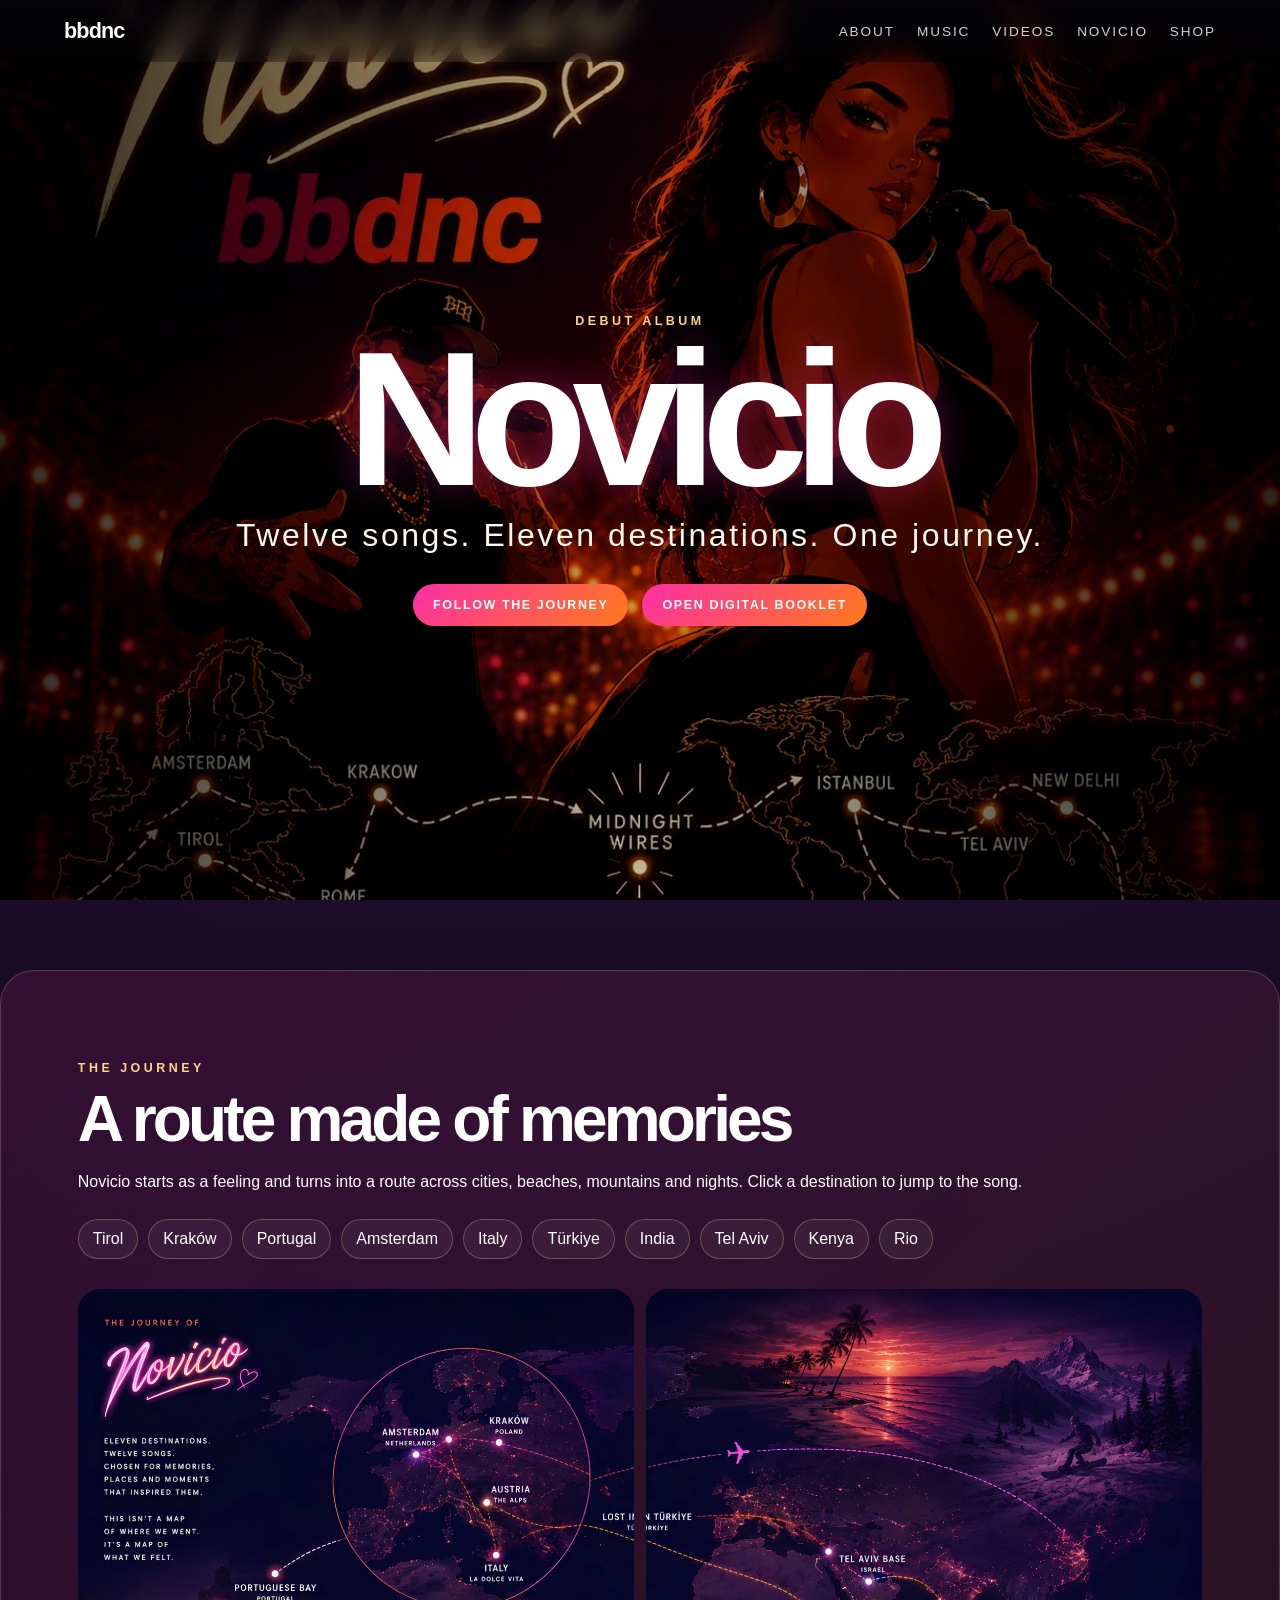
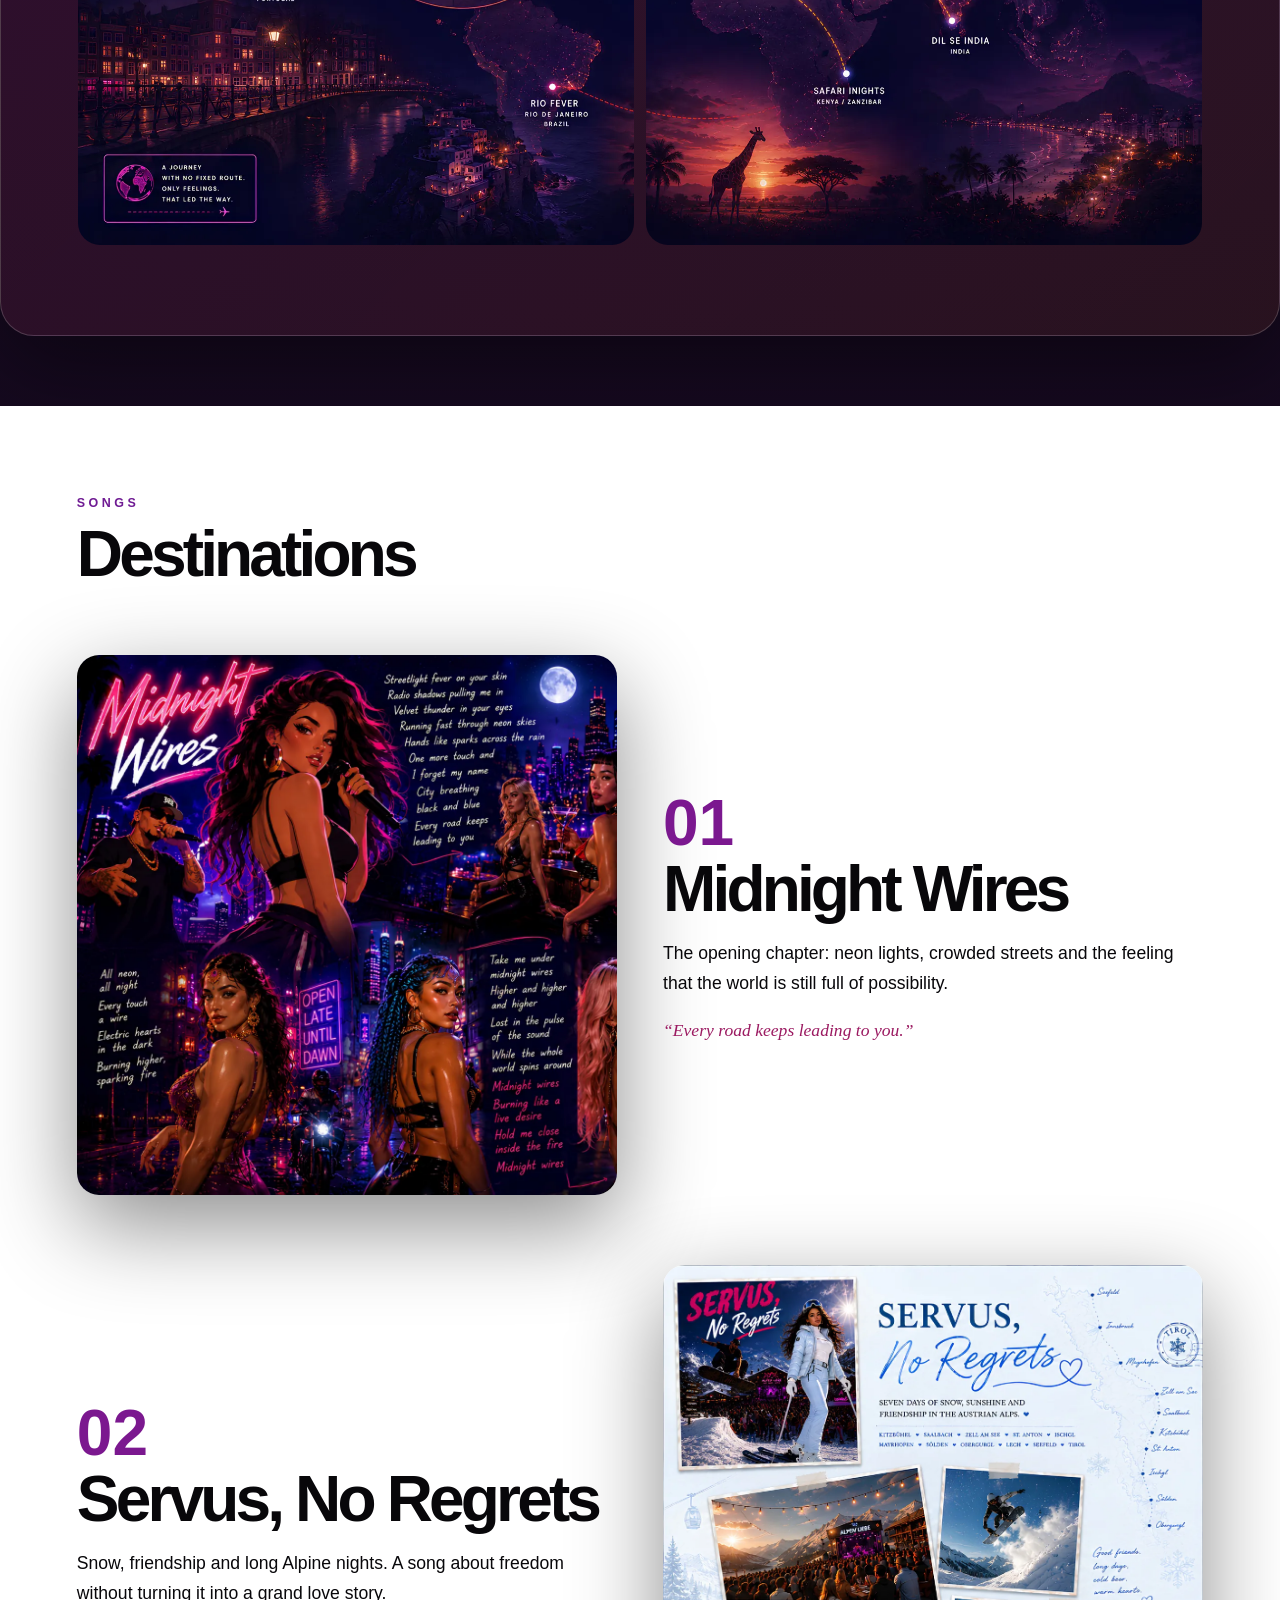
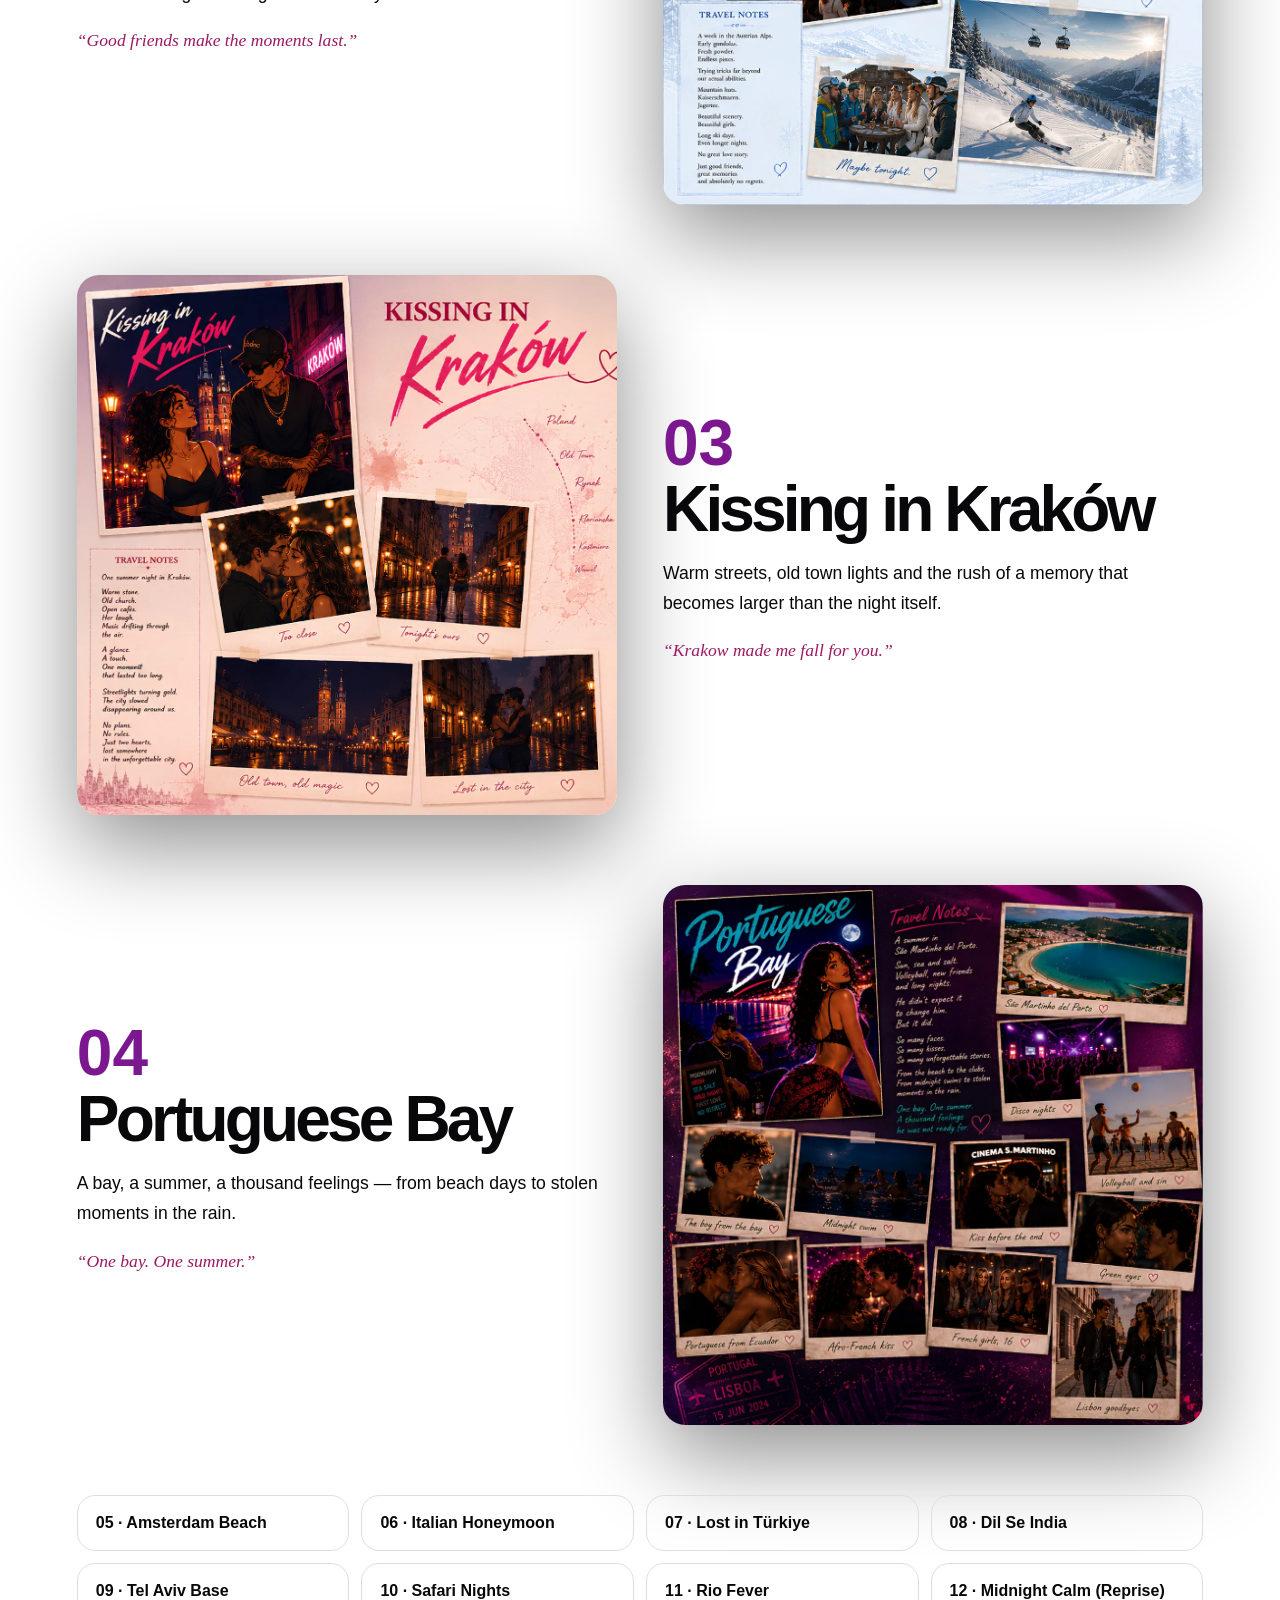
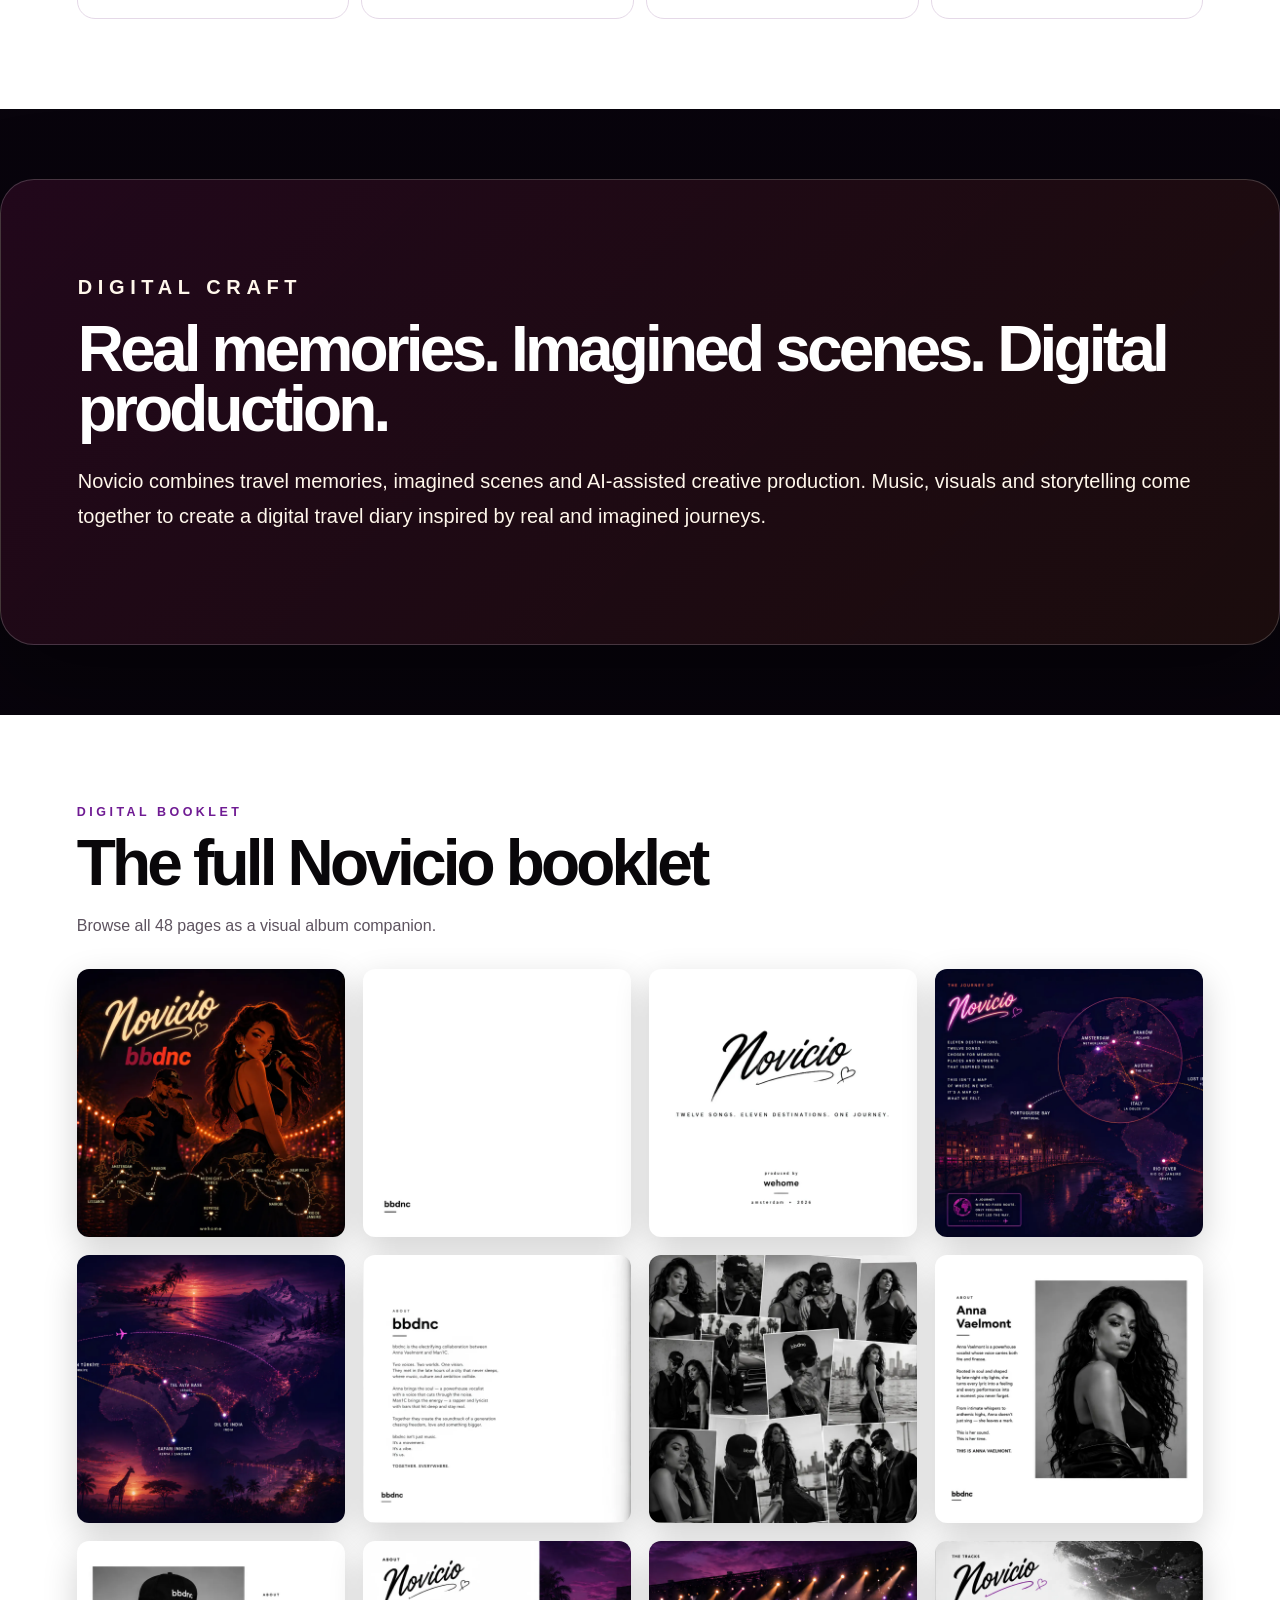
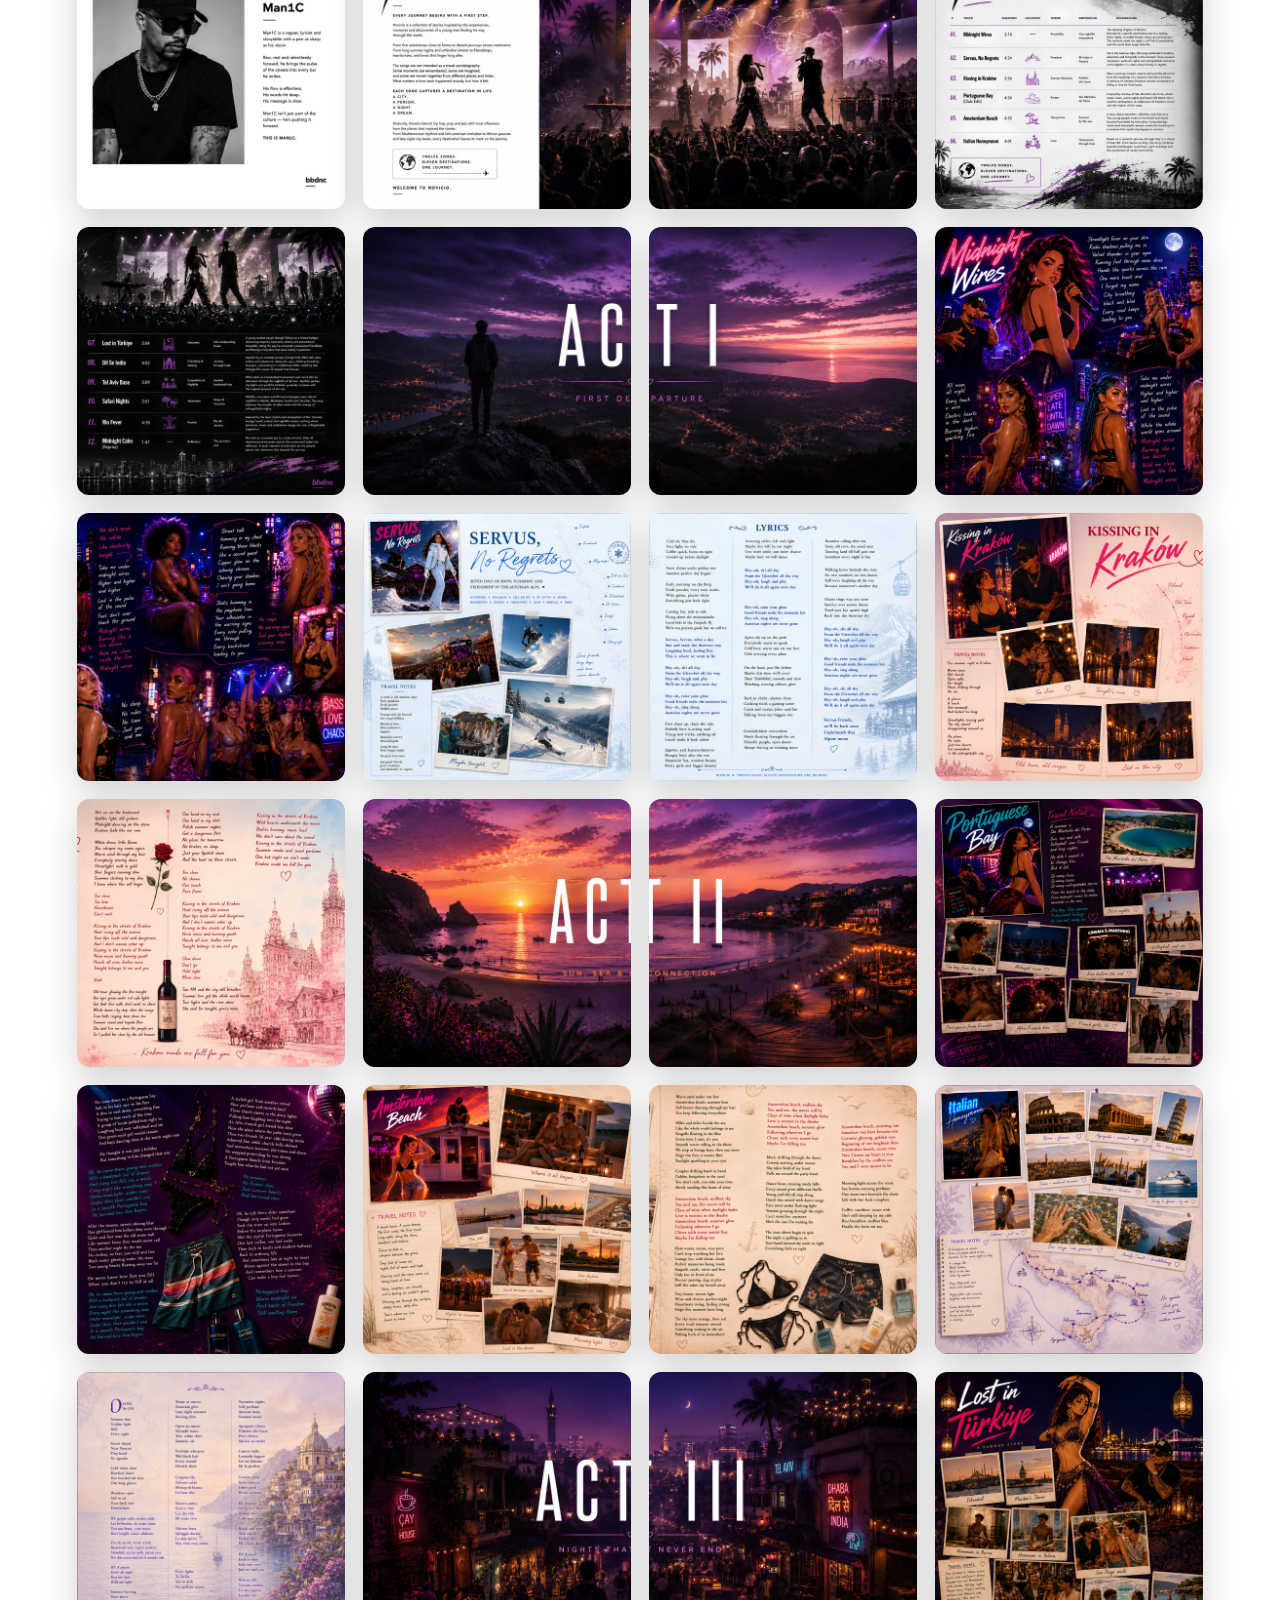
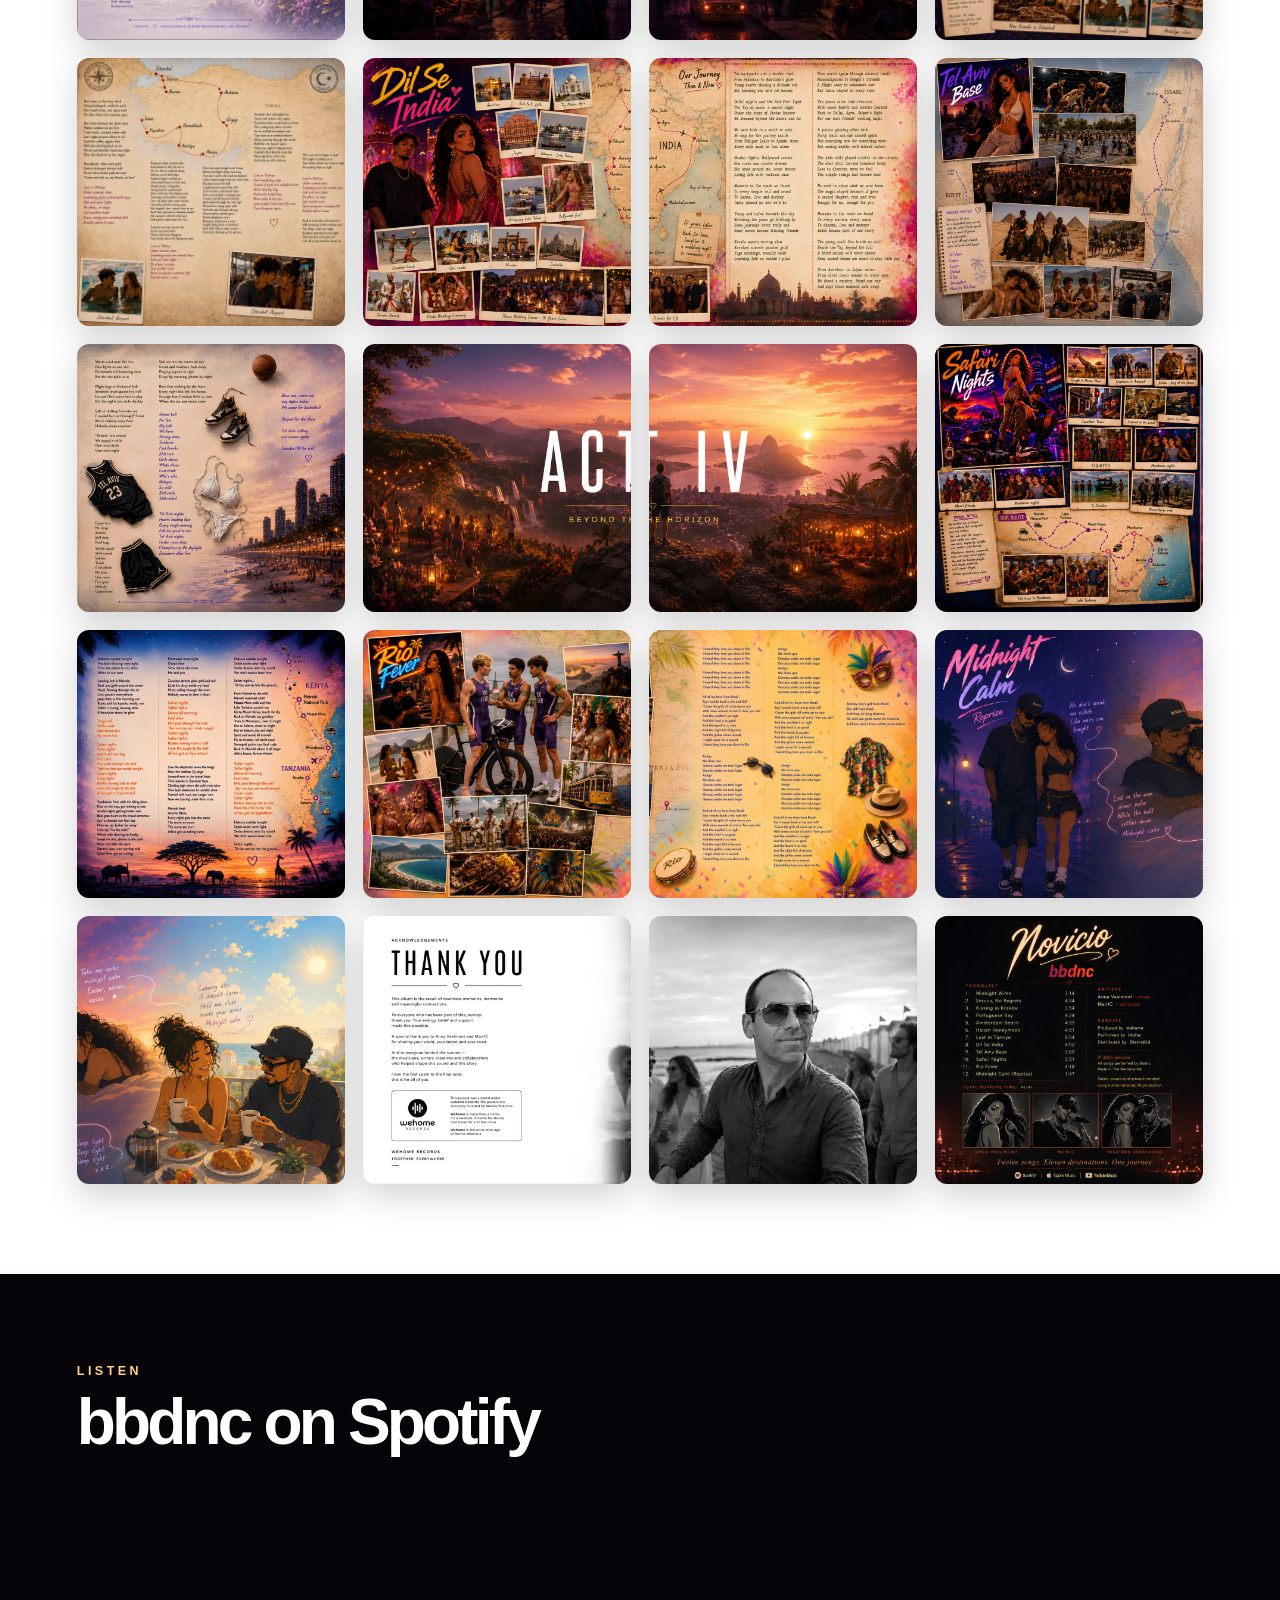
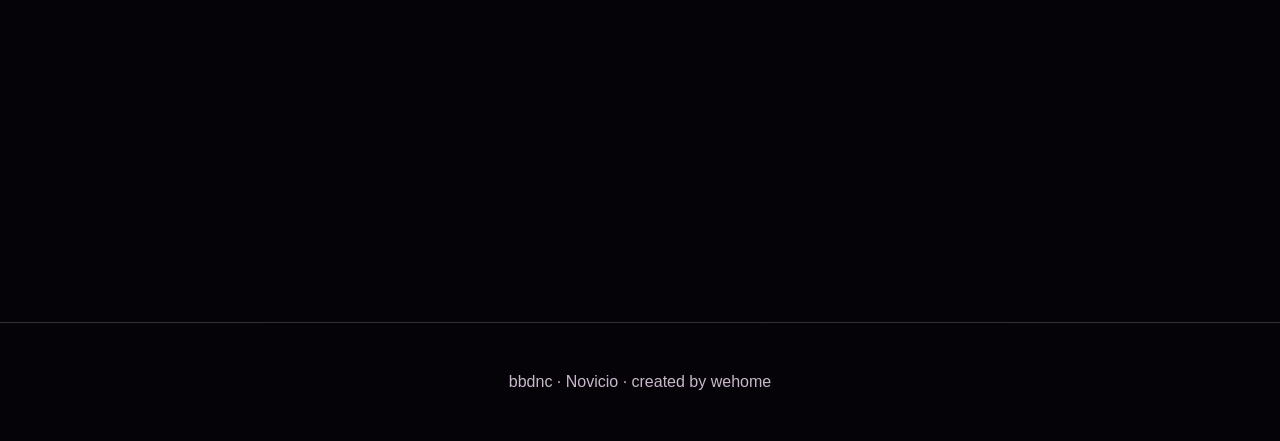
==== commit 05c3ff8d: "Update novicio.html Button change" ====
--- a/novicio.html
+++ b/novicio.html
@@ -13,7 +13,7 @@
   <div class="hero-bg" style="background-image:url('assets/novicio-cover.webp')"></div>
   <div class="hero-content">
     <p class="eyebrow">debut album</p><h1>Novicio</h1><p class="tagline">Twelve songs. Eleven destinations. One journey.</p>
-    <div class="button-row"><a class="button primary" href="#journey">Follow the journey</a><a class="button" href="#booklet">Open digital booklet</a></div>
+    <div class="button-row"><a class="button primary" href="#journey">Follow the journey</a><a class="button primary" href="#booklet">Open digital booklet</a></div>
   </div>
 </section>
 <section id="journey" class="section route dark-panel">
@@ -83,4 +83,4 @@
 <img src="assets/booklet/page-47.webp" alt="Novicio booklet page 47" loading="lazy">
 <img src="assets/booklet/page-48.webp" alt="Novicio booklet page 48" loading="lazy"></div></section>
 <section class="section spotify-section"><p class="eyebrow">listen</p><h2>bbdnc on Spotify</h2><iframe class="spotify" src="https://open.spotify.com/embed/artist/4LEzwMJJ3ZyaZpk5xc4sxg" height="352" allow="autoplay; clipboard-write; encrypted-media; fullscreen; picture-in-picture" loading="lazy"></iframe></section>
-</main><footer>bbdnc · Novicio · created by wehome</footer><script src="script.js"></script></body></html>+</main><footer>bbdnc · Novicio · created by wehome</footer><script src="script.js"></script></body></html>
